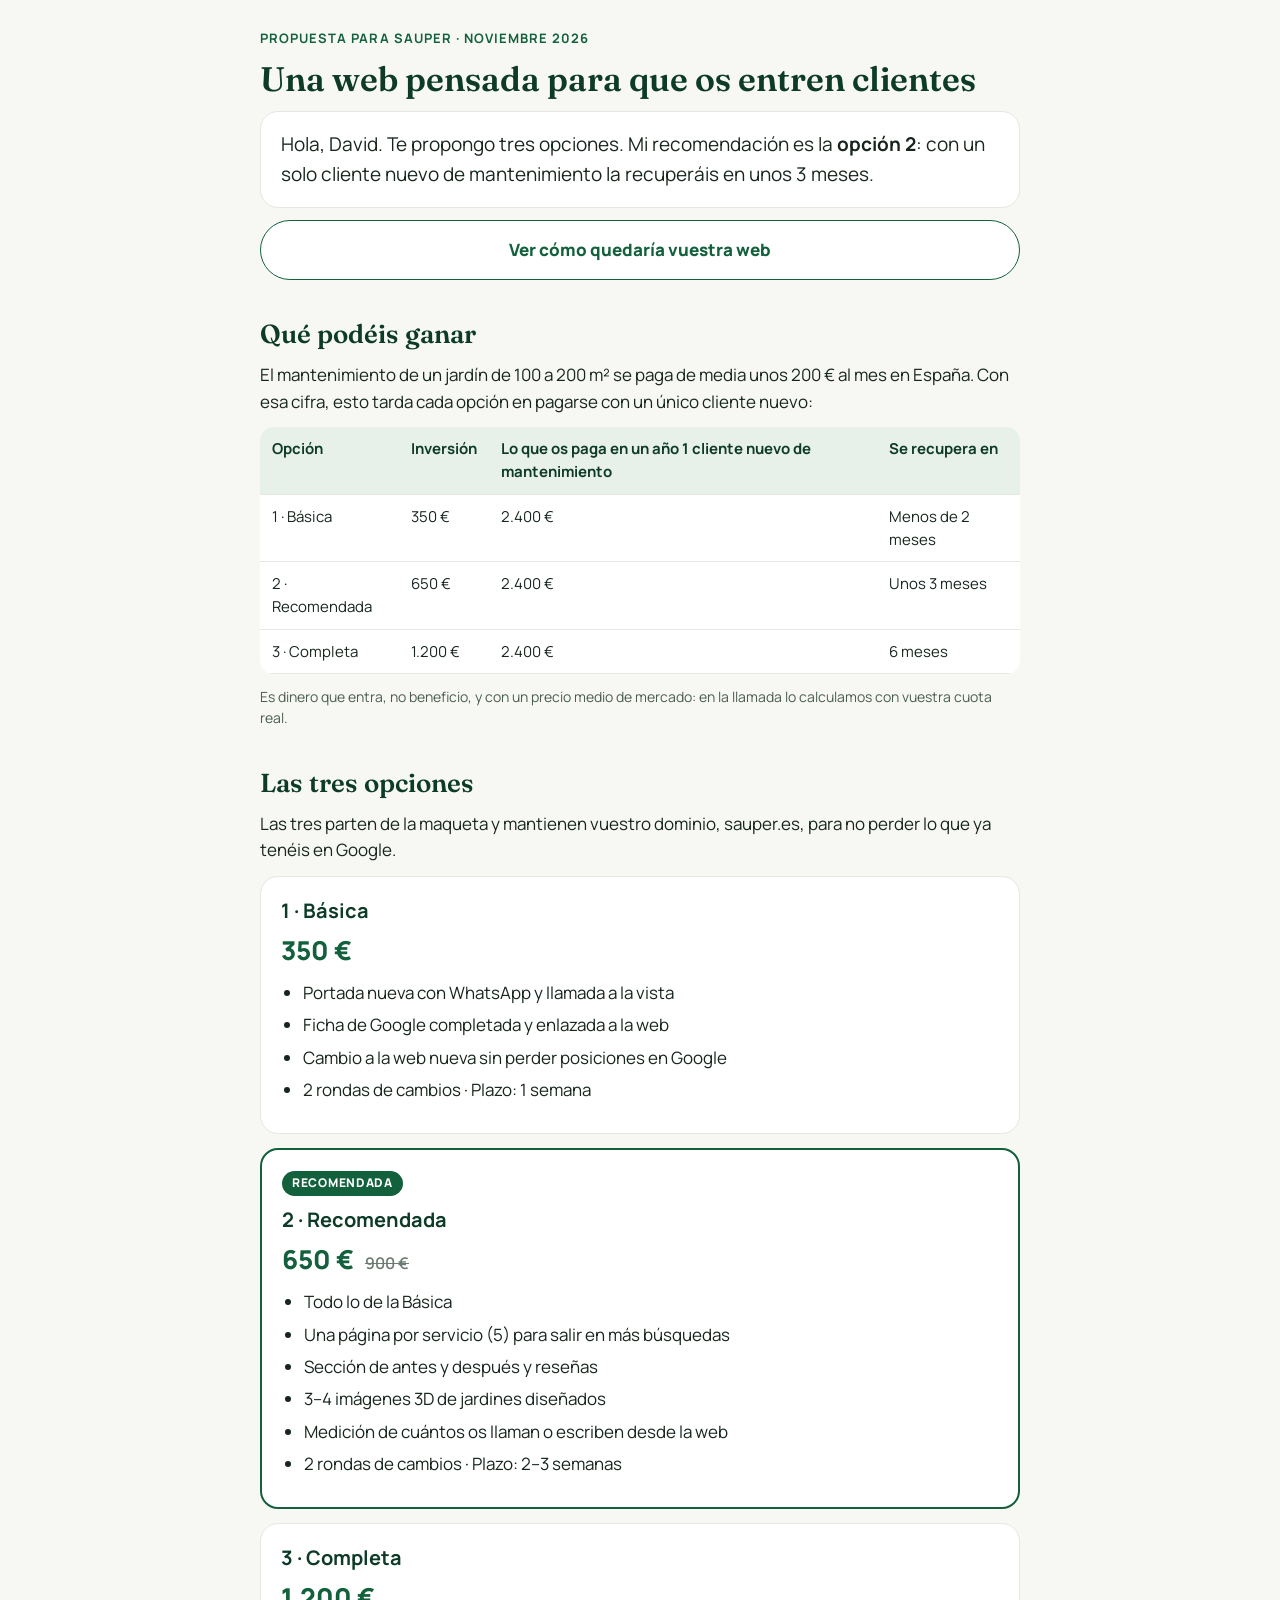
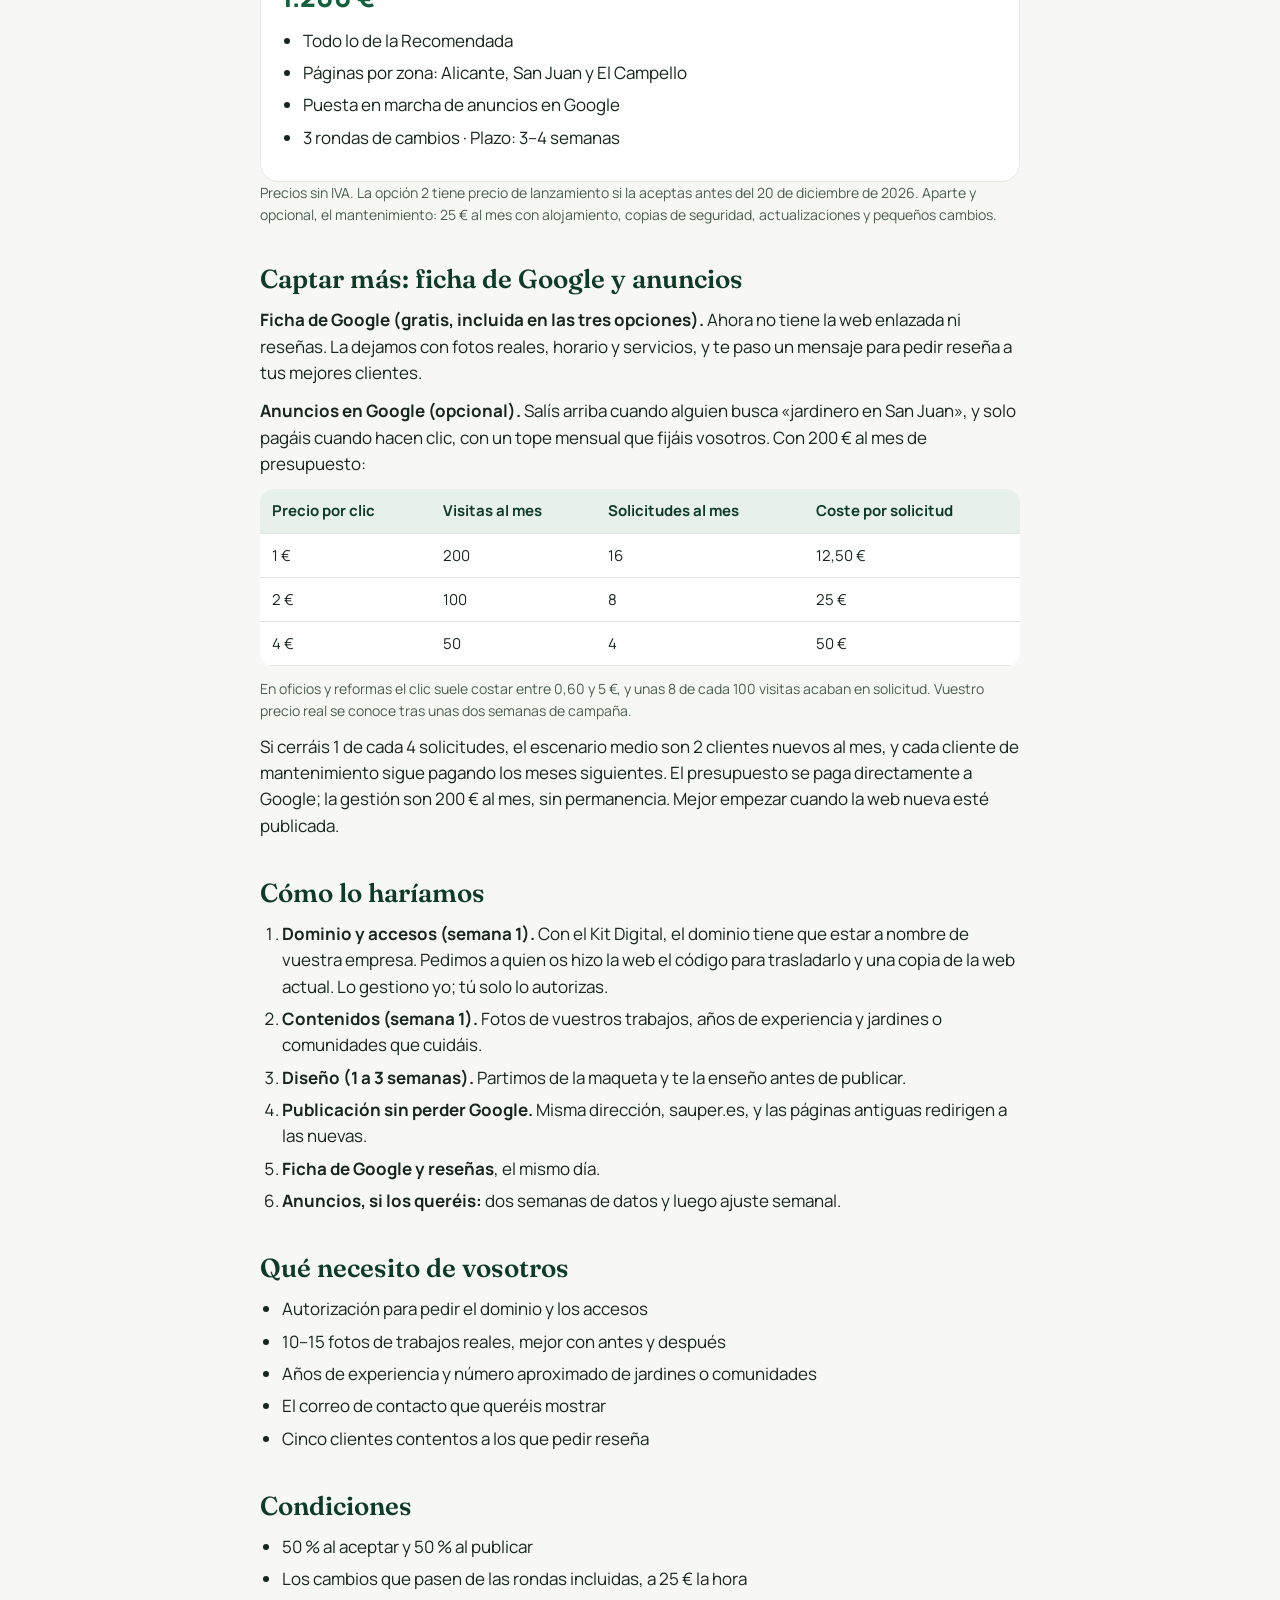
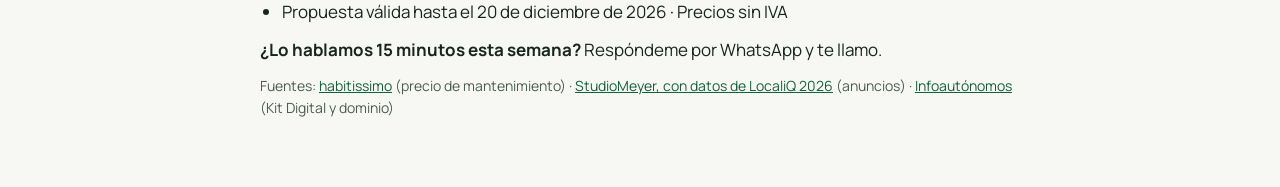
==== propuesta.html @ 76e615b0 "Add files via upload" ====
<!doctype html>
<html lang="es">
<head>
<meta charset="utf-8">
<meta name="viewport" content="width=device-width, initial-scale=1">
<meta name="robots" content="noindex, nofollow">
<title>Propuesta web para SAUPER</title>
<link href="https://fonts.googleapis.com/css2?family=Fraunces:opsz,wght@9..144,600&amp;family=Manrope:wght@400;600;700;800&amp;display=swap" rel="stylesheet">
<style>
body{margin:0;background:#F7F8F3;color:#17261D;font-family:'Manrope',system-ui,sans-serif;font-size:17px;line-height:1.55}
main{max-width:760px;margin:0 auto;padding:28px 18px 56px}
h1,h2{font-family:'Fraunces',Georgia,serif;font-weight:600;color:#0E3B27;line-height:1.15}
h1{font-size:34px;margin:8px 0 12px}
h2{font-size:26px;margin:40px 0 12px}
p{margin:0 0 12px}
a{color:#12603C}
.top{font-size:13px;font-weight:700;letter-spacing:.08em;text-transform:uppercase;color:#12603C}
.lead{font-size:19px;background:#FFFFFF;border:1px solid #E3E8E0;border-radius:18px;padding:18px 20px}
table{width:100%;border-collapse:collapse;background:#FFFFFF;border-radius:14px;overflow:hidden;font-size:15px;margin:8px 0 12px}
th,td{padding:10px 12px;border-bottom:1px solid #E3E8E0;text-align:left;vertical-align:top}
th{background:#E8F0EA;color:#0E3B27}
.cards{display:flex;flex-direction:column;gap:14px}
.card{background:#FFFFFF;border:1px solid #E3E8E0;border-radius:18px;padding:18px 20px}
.card.rec{border:2px solid #12603C}
.card h3{margin:0 0 4px;font-size:20px;color:#0E3B27}
.price{font-size:26px;font-weight:800;color:#12603C;margin:2px 0 10px}
.price s{font-size:16px;color:#6B7B71;font-weight:600;margin-left:6px}
.tag{display:inline-block;background:#12603C;color:#FFFFFF;font-size:12px;font-weight:800;letter-spacing:.06em;text-transform:uppercase;border-radius:999px;padding:3px 10px;margin-bottom:8px}
ul,ol{margin:0 0 12px;padding-left:22px}
li{margin-bottom:6px}
.small{font-size:14px;color:#4A5D51}
.cta{display:block;text-align:center;background:#12603C;color:#FFFFFF;text-decoration:none;font-weight:800;border-radius:999px;padding:16px 20px;margin:12px 0}
.ghost{background:#FFFFFF;color:#12603C;border:1.5px solid #12603C}
</style>
</head>
<body>
<main>
<p class="top">Propuesta para SAUPER · noviembre 2026</p>
<h1>Una web pensada para que os entren clientes</h1>
<p class="lead">Hola, David. Te propongo tres opciones. Mi recomendación es la <strong>opción 2</strong>: con un solo cliente nuevo de mantenimiento la recuperáis en unos 3 meses.</p>
<a class="cta ghost" href="index.html">Ver cómo quedaría vuestra web</a>

<h2>Qué podéis ganar</h2>
<p>El mantenimiento de un jardín de 100 a 200 m² se paga de media unos 200 € al mes en España. Con esa cifra, esto tarda cada opción en pagarse con un único cliente nuevo:</p>
<table>
<tr><th>Opción</th><th>Inversión</th><th>Lo que os paga en un año 1 cliente nuevo de mantenimiento</th><th>Se recupera en</th></tr>
<tr><td>1 · Básica</td><td>350 €</td><td>2.400 €</td><td>Menos de 2 meses</td></tr>
<tr><td>2 · Recomendada</td><td>650 €</td><td>2.400 €</td><td>Unos 3 meses</td></tr>
<tr><td>3 · Completa</td><td>1.200 €</td><td>2.400 €</td><td>6 meses</td></tr>
</table>
<p class="small">Es dinero que entra, no beneficio, y con un precio medio de mercado: en la llamada lo calculamos con vuestra cuota real.</p>

<h2>Las tres opciones</h2>
<p>Las tres parten de la maqueta y mantienen vuestro dominio, sauper.es, para no perder lo que ya tenéis en Google.</p>
<div class="cards">
<div class="card">
<h3>1 · Básica</h3>
<p class="price">350 €</p>
<ul>
<li>Portada nueva con WhatsApp y llamada a la vista</li>
<li>Ficha de Google completada y enlazada a la web</li>
<li>Cambio a la web nueva sin perder posiciones en Google</li>
<li>2 rondas de cambios · Plazo: 1 semana</li>
</ul>
</div>
<div class="card rec">
<span class="tag">Recomendada</span>
<h3>2 · Recomendada</h3>
<p class="price">650 € <s>900 €</s></p>
<ul>
<li>Todo lo de la Básica</li>
<li>Una página por servicio (5) para salir en más búsquedas</li>
<li>Sección de antes y después y reseñas</li>
<li>3–4 imágenes 3D de jardines diseñados</li>
<li>Medición de cuántos os llaman o escriben desde la web</li>
<li>2 rondas de cambios · Plazo: 2–3 semanas</li>
</ul>
</div>
<div class="card">
<h3>3 · Completa</h3>
<p class="price">1.200 €</p>
<ul>
<li>Todo lo de la Recomendada</li>
<li>Páginas por zona: Alicante, San Juan y El Campello</li>
<li>Puesta en marcha de anuncios en Google</li>
<li>3 rondas de cambios · Plazo: 3–4 semanas</li>
</ul>
</div>
</div>
<p class="small">Precios sin IVA. La opción 2 tiene precio de lanzamiento si la aceptas antes del 20 de diciembre de 2026. Aparte y opcional, el mantenimiento: 25 € al mes con alojamiento, copias de seguridad, actualizaciones y pequeños cambios.</p>

<h2>Captar más: ficha de Google y anuncios</h2>
<p><strong>Ficha de Google (gratis, incluida en las tres opciones).</strong> Ahora no tiene la web enlazada ni reseñas. La dejamos con fotos reales, horario y servicios, y te paso un mensaje para pedir reseña a tus mejores clientes.</p>
<p><strong>Anuncios en Google (opcional).</strong> Salís arriba cuando alguien busca «jardinero en San Juan», y solo pagáis cuando hacen clic, con un tope mensual que fijáis vosotros. Con 200 € al mes de presupuesto:</p>
<table>
<tr><th>Precio por clic</th><th>Visitas al mes</th><th>Solicitudes al mes</th><th>Coste por solicitud</th></tr>
<tr><td>1 €</td><td>200</td><td>16</td><td>12,50 €</td></tr>
<tr><td>2 €</td><td>100</td><td>8</td><td>25 €</td></tr>
<tr><td>4 €</td><td>50</td><td>4</td><td>50 €</td></tr>
</table>
<p class="small">En oficios y reformas el clic suele costar entre 0,60 y 5 €, y unas 8 de cada 100 visitas acaban en solicitud. Vuestro precio real se conoce tras unas dos semanas de campaña.</p>
<p>Si cerráis 1 de cada 4 solicitudes, el escenario medio son 2 clientes nuevos al mes, y cada cliente de mantenimiento sigue pagando los meses siguientes. El presupuesto se paga directamente a Google; la gestión son 200 € al mes, sin permanencia. Mejor empezar cuando la web nueva esté publicada.</p>

<h2>Cómo lo haríamos</h2>
<ol>
<li><strong>Dominio y accesos (semana 1).</strong> Con el Kit Digital, el dominio tiene que estar a nombre de vuestra empresa. Pedimos a quien os hizo la web el código para trasladarlo y una copia de la web actual. Lo gestiono yo; tú solo lo autorizas.</li>
<li><strong>Contenidos (semana 1).</strong> Fotos de vuestros trabajos, años de experiencia y jardines o comunidades que cuidáis.</li>
<li><strong>Diseño (1 a 3 semanas).</strong> Partimos de la maqueta y te la enseño antes de publicar.</li>
<li><strong>Publicación sin perder Google.</strong> Misma dirección, sauper.es, y las páginas antiguas redirigen a las nuevas.</li>
<li><strong>Ficha de Google y reseñas</strong>, el mismo día.</li>
<li><strong>Anuncios, si los queréis:</strong> dos semanas de datos y luego ajuste semanal.</li>
</ol>

<h2>Qué necesito de vosotros</h2>
<ul>
<li>Autorización para pedir el dominio y los accesos</li>
<li>10–15 fotos de trabajos reales, mejor con antes y después</li>
<li>Años de experiencia y número aproximado de jardines o comunidades</li>
<li>El correo de contacto que queréis mostrar</li>
<li>Cinco clientes contentos a los que pedir reseña</li>
</ul>

<h2>Condiciones</h2>
<ul>
<li>50 % al aceptar y 50 % al publicar</li>
<li>Los cambios que pasen de las rondas incluidas, a 25 € la hora</li>
<li>Propuesta válida hasta el 20 de diciembre de 2026 · Precios sin IVA</li>
</ul>
<p><strong>¿Lo hablamos 15 minutos esta semana?</strong> Respóndeme por WhatsApp y te llamo.</p>
<p class="small">Fuentes: <a href="https://www.habitissimo.es/presupuestos/mantener-jardin">habitissimo</a> (precio de mantenimiento) · <a href="https://studiomeyer.io/es/growth/google-ads/rechner">StudioMeyer, con datos de LocaliQ 2026</a> (anuncios) · <a href="https://www.infoautonomos.com/?p=62067">Infoautónomos</a> (Kit Digital y dominio)</p>
</main>
</body>
</html>
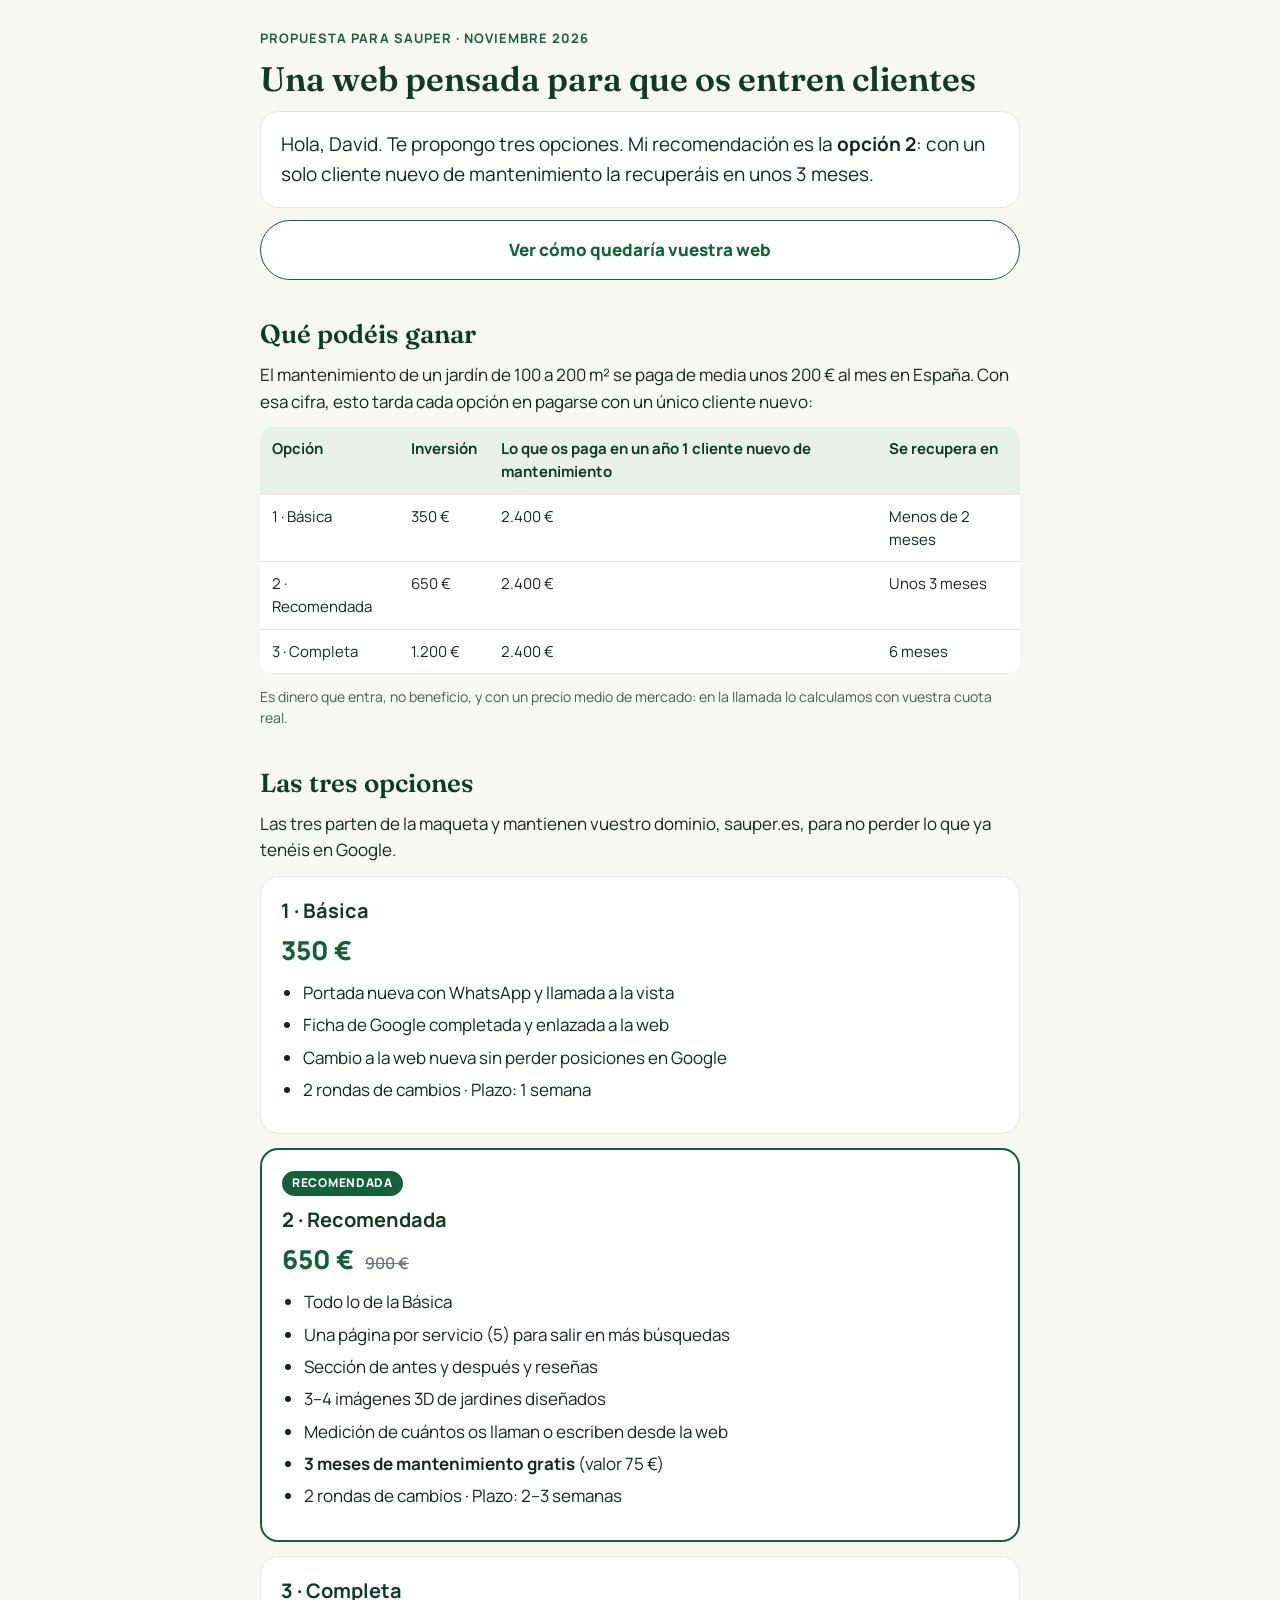
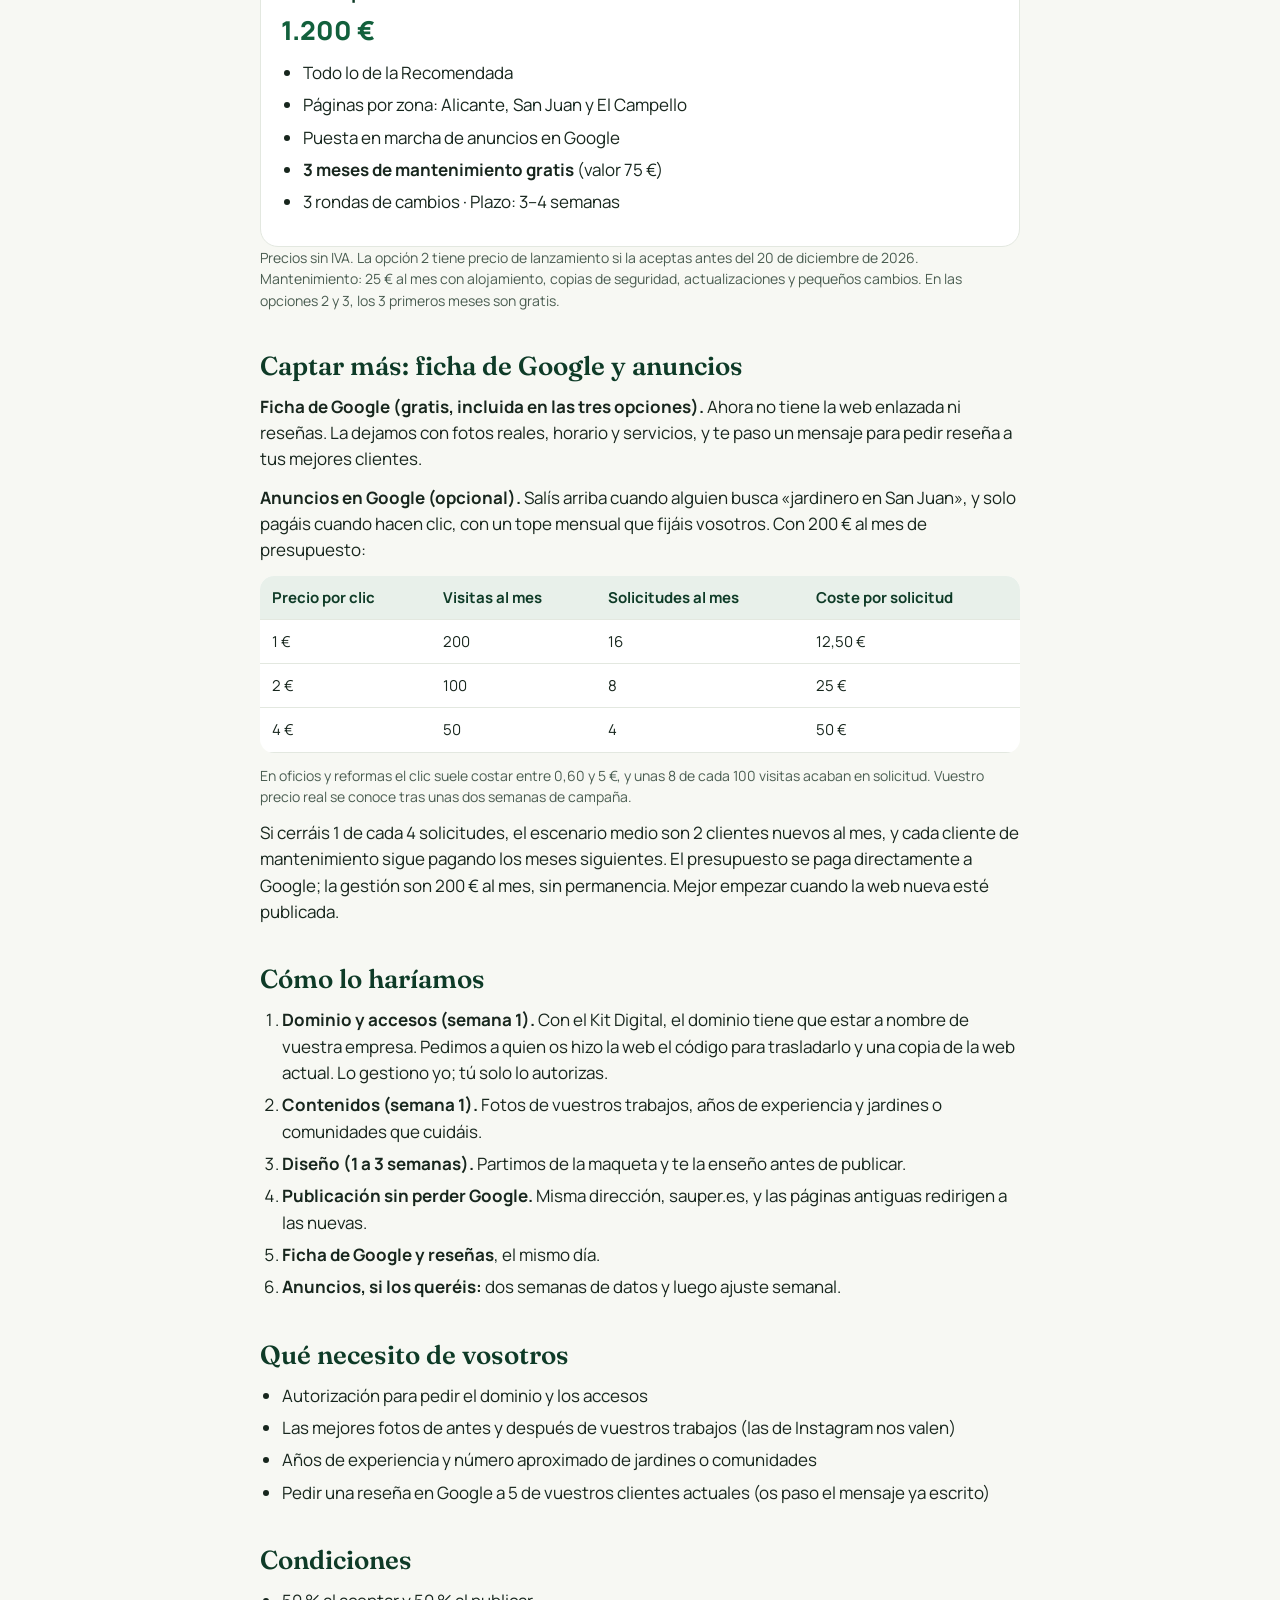
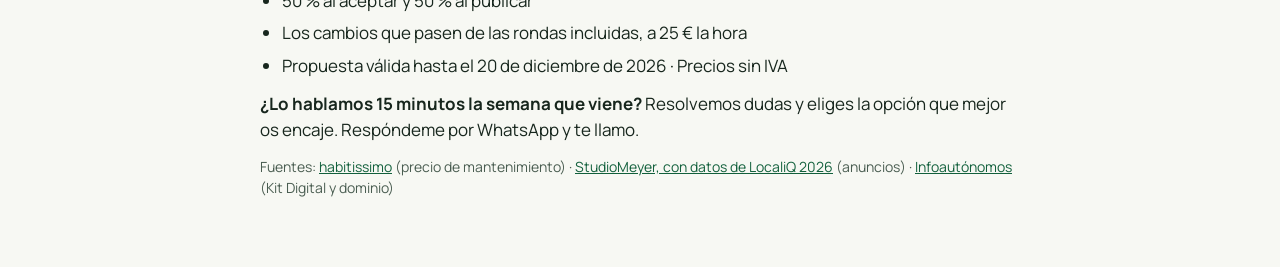
==== commit baef2c51: "Add files via upload" ====
--- a/propuesta.html
+++ b/propuesta.html
@@ -73,6 +73,7 @@
 <li>Sección de antes y después y reseñas</li>
 <li>3–4 imágenes 3D de jardines diseñados</li>
 <li>Medición de cuántos os llaman o escriben desde la web</li>
+<li><strong>3 meses de mantenimiento gratis</strong> (valor 75 €)</li>
 <li>2 rondas de cambios · Plazo: 2–3 semanas</li>
 </ul>
 </div>
@@ -83,11 +84,12 @@
 <li>Todo lo de la Recomendada</li>
 <li>Páginas por zona: Alicante, San Juan y El Campello</li>
 <li>Puesta en marcha de anuncios en Google</li>
+<li><strong>3 meses de mantenimiento gratis</strong> (valor 75 €)</li>
 <li>3 rondas de cambios · Plazo: 3–4 semanas</li>
 </ul>
 </div>
 </div>
-<p class="small">Precios sin IVA. La opción 2 tiene precio de lanzamiento si la aceptas antes del 20 de diciembre de 2026. Aparte y opcional, el mantenimiento: 25 € al mes con alojamiento, copias de seguridad, actualizaciones y pequeños cambios.</p>
+<p class="small">Precios sin IVA. La opción 2 tiene precio de lanzamiento si la aceptas antes del 20 de diciembre de 2026. Mantenimiento: 25 € al mes con alojamiento, copias de seguridad, actualizaciones y pequeños cambios. En las opciones 2 y 3, los 3 primeros meses son gratis.</p>
 
 <h2>Captar más: ficha de Google y anuncios</h2>
 <p><strong>Ficha de Google (gratis, incluida en las tres opciones).</strong> Ahora no tiene la web enlazada ni reseñas. La dejamos con fotos reales, horario y servicios, y te paso un mensaje para pedir reseña a tus mejores clientes.</p>
@@ -114,10 +116,9 @@
 <h2>Qué necesito de vosotros</h2>
 <ul>
 <li>Autorización para pedir el dominio y los accesos</li>
-<li>10–15 fotos de trabajos reales, mejor con antes y después</li>
+<li>Las mejores fotos de antes y después de vuestros trabajos (las de Instagram nos valen)</li>
 <li>Años de experiencia y número aproximado de jardines o comunidades</li>
-<li>El correo de contacto que queréis mostrar</li>
-<li>Cinco clientes contentos a los que pedir reseña</li>
+<li>Pedir una reseña en Google a 5 de vuestros clientes actuales (os paso el mensaje ya escrito)</li>
 </ul>
 
 <h2>Condiciones</h2>
@@ -126,7 +127,7 @@
 <li>Los cambios que pasen de las rondas incluidas, a 25 € la hora</li>
 <li>Propuesta válida hasta el 20 de diciembre de 2026 · Precios sin IVA</li>
 </ul>
-<p><strong>¿Lo hablamos 15 minutos esta semana?</strong> Respóndeme por WhatsApp y te llamo.</p>
+<p><strong>¿Lo hablamos 15 minutos la semana que viene?</strong> Resolvemos dudas y eliges la opción que mejor os encaje. Respóndeme por WhatsApp y te llamo.</p>
 <p class="small">Fuentes: <a href="https://www.habitissimo.es/presupuestos/mantener-jardin">habitissimo</a> (precio de mantenimiento) · <a href="https://studiomeyer.io/es/growth/google-ads/rechner">StudioMeyer, con datos de LocaliQ 2026</a> (anuncios) · <a href="https://www.infoautonomos.com/?p=62067">Infoautónomos</a> (Kit Digital y dominio)</p>
 </main>
 </body>
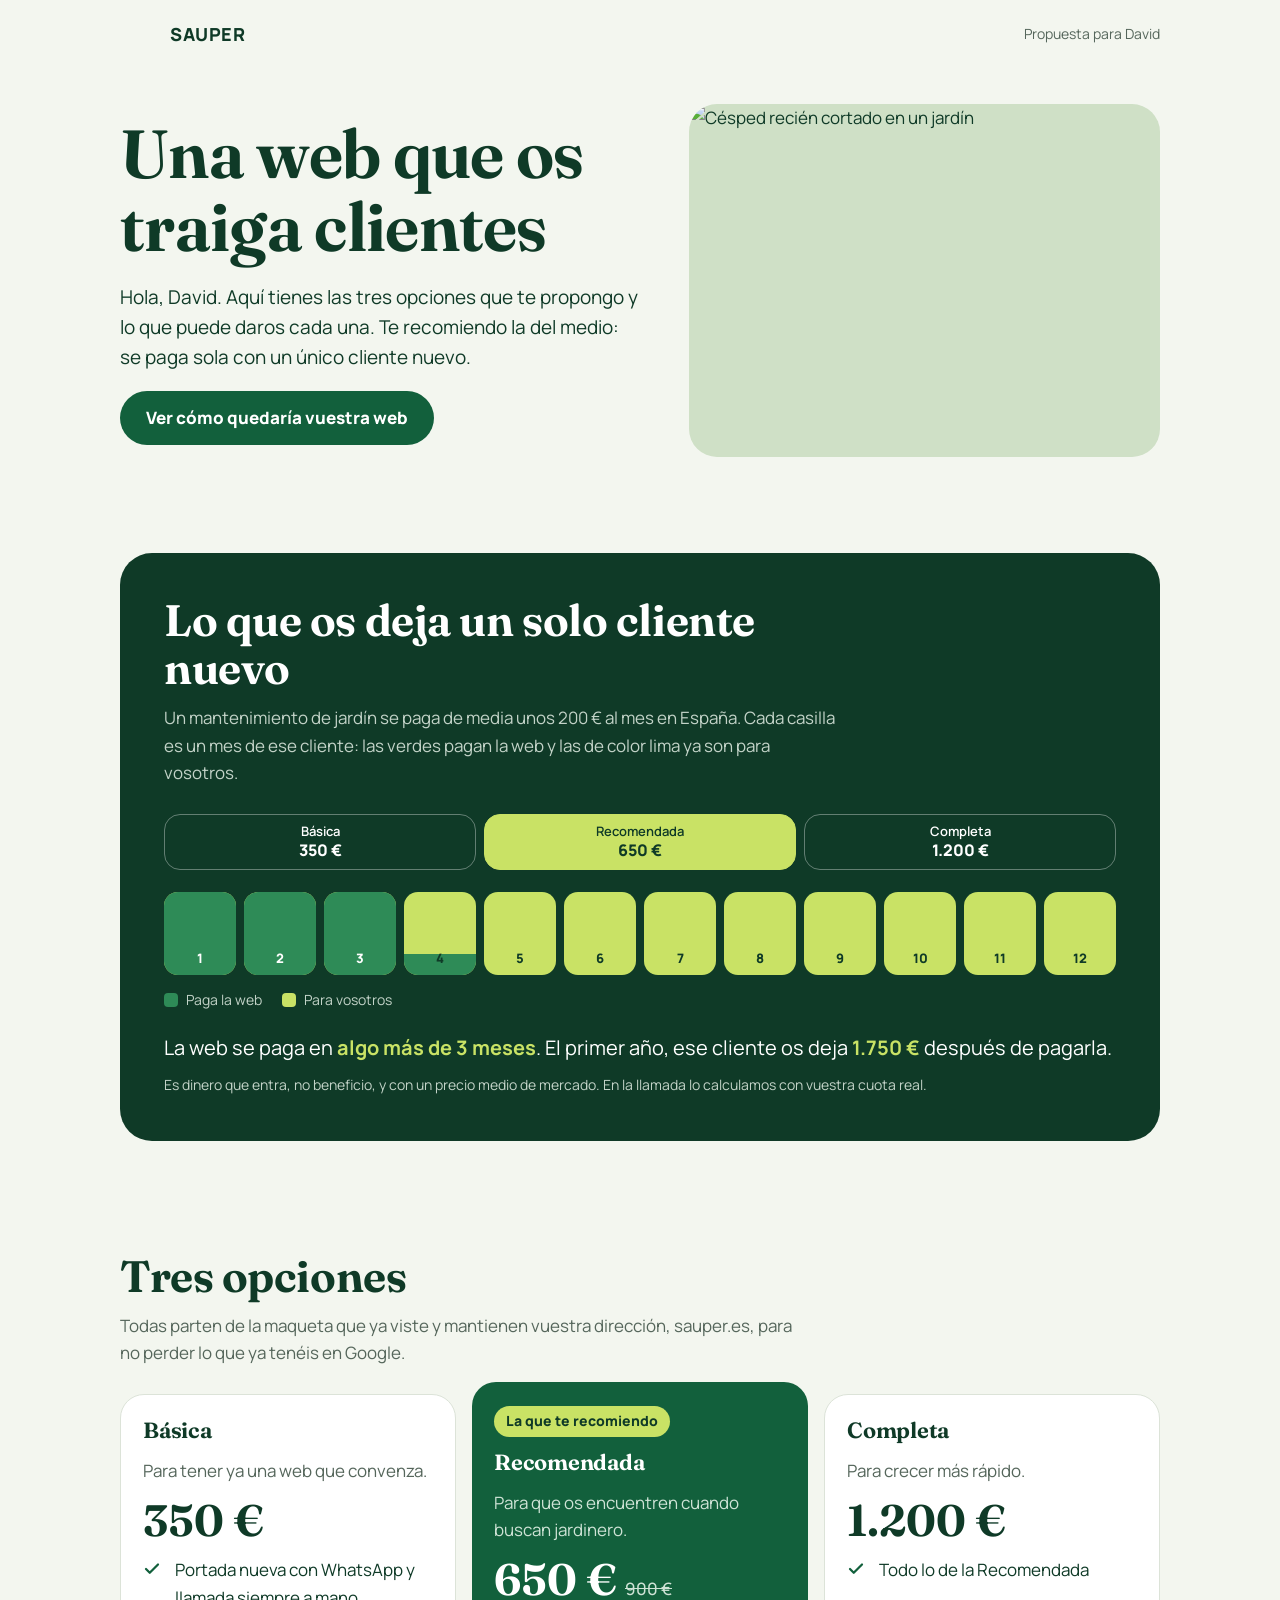
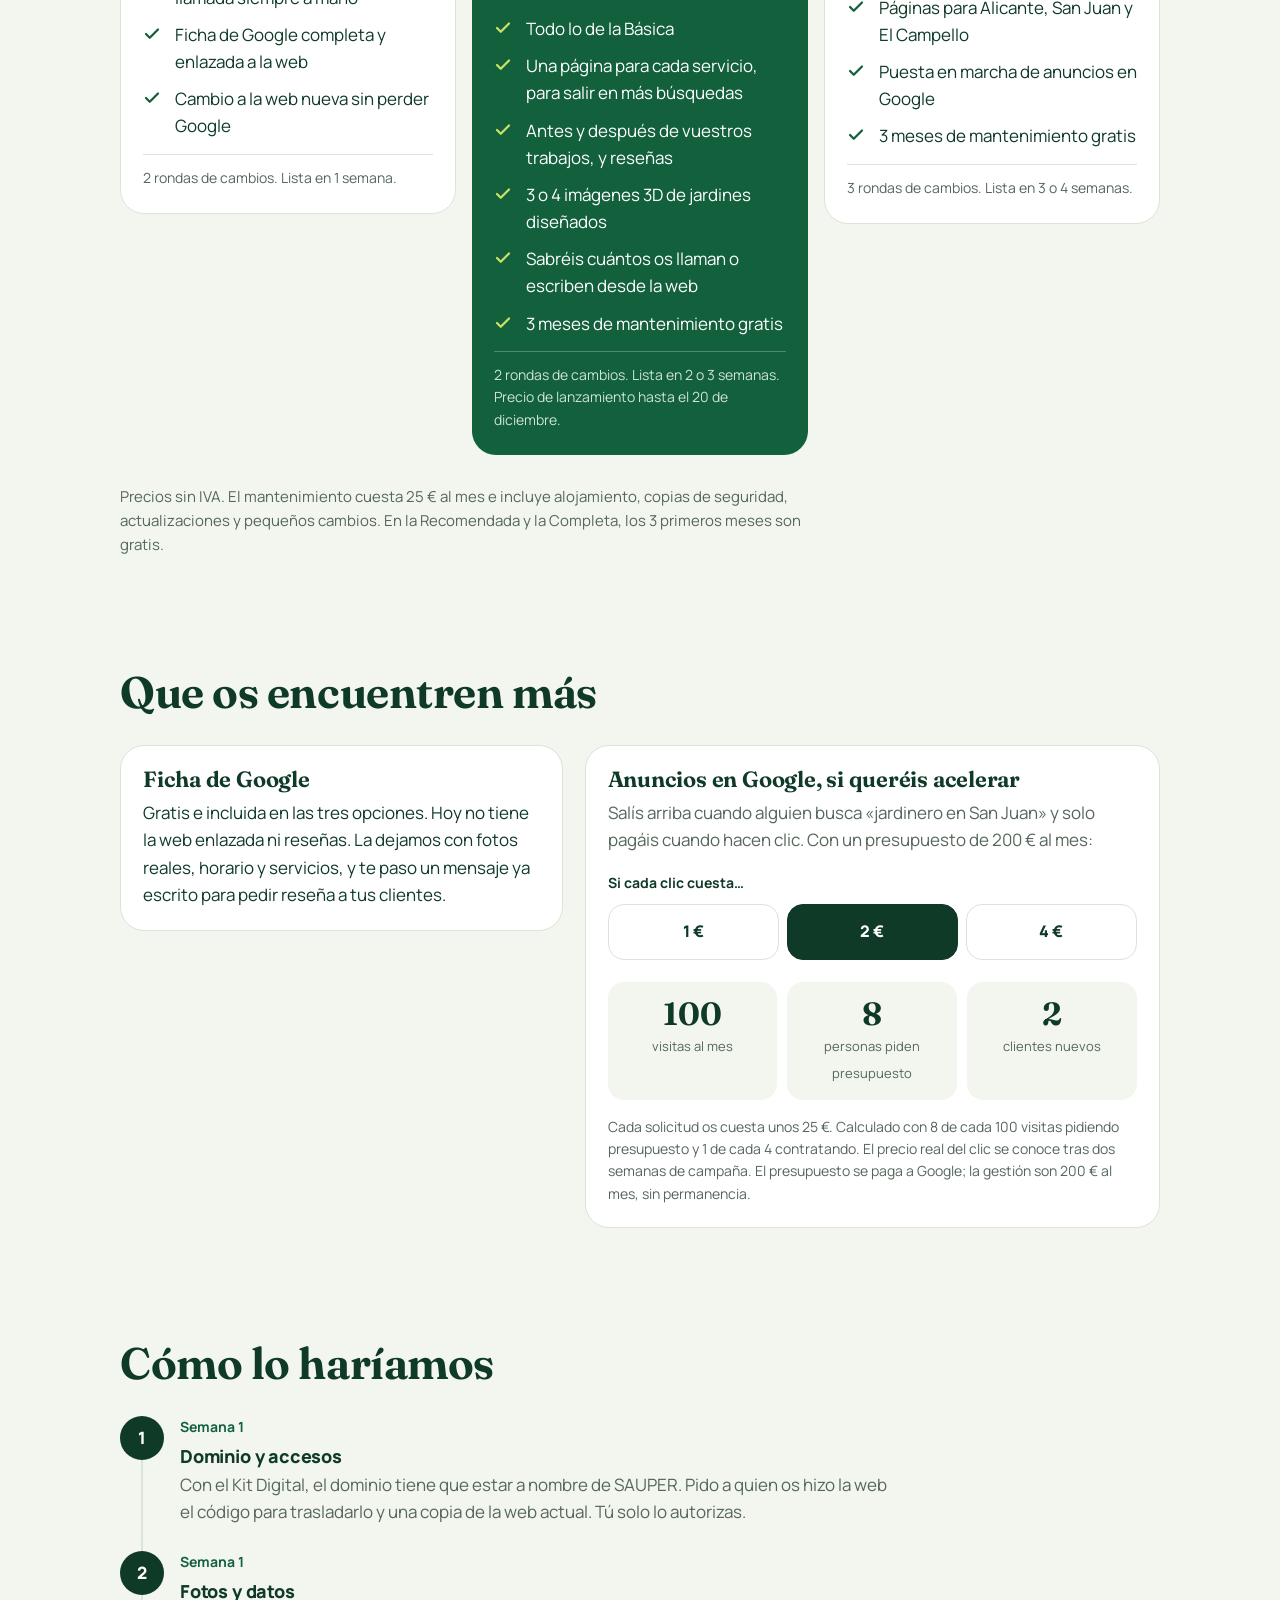
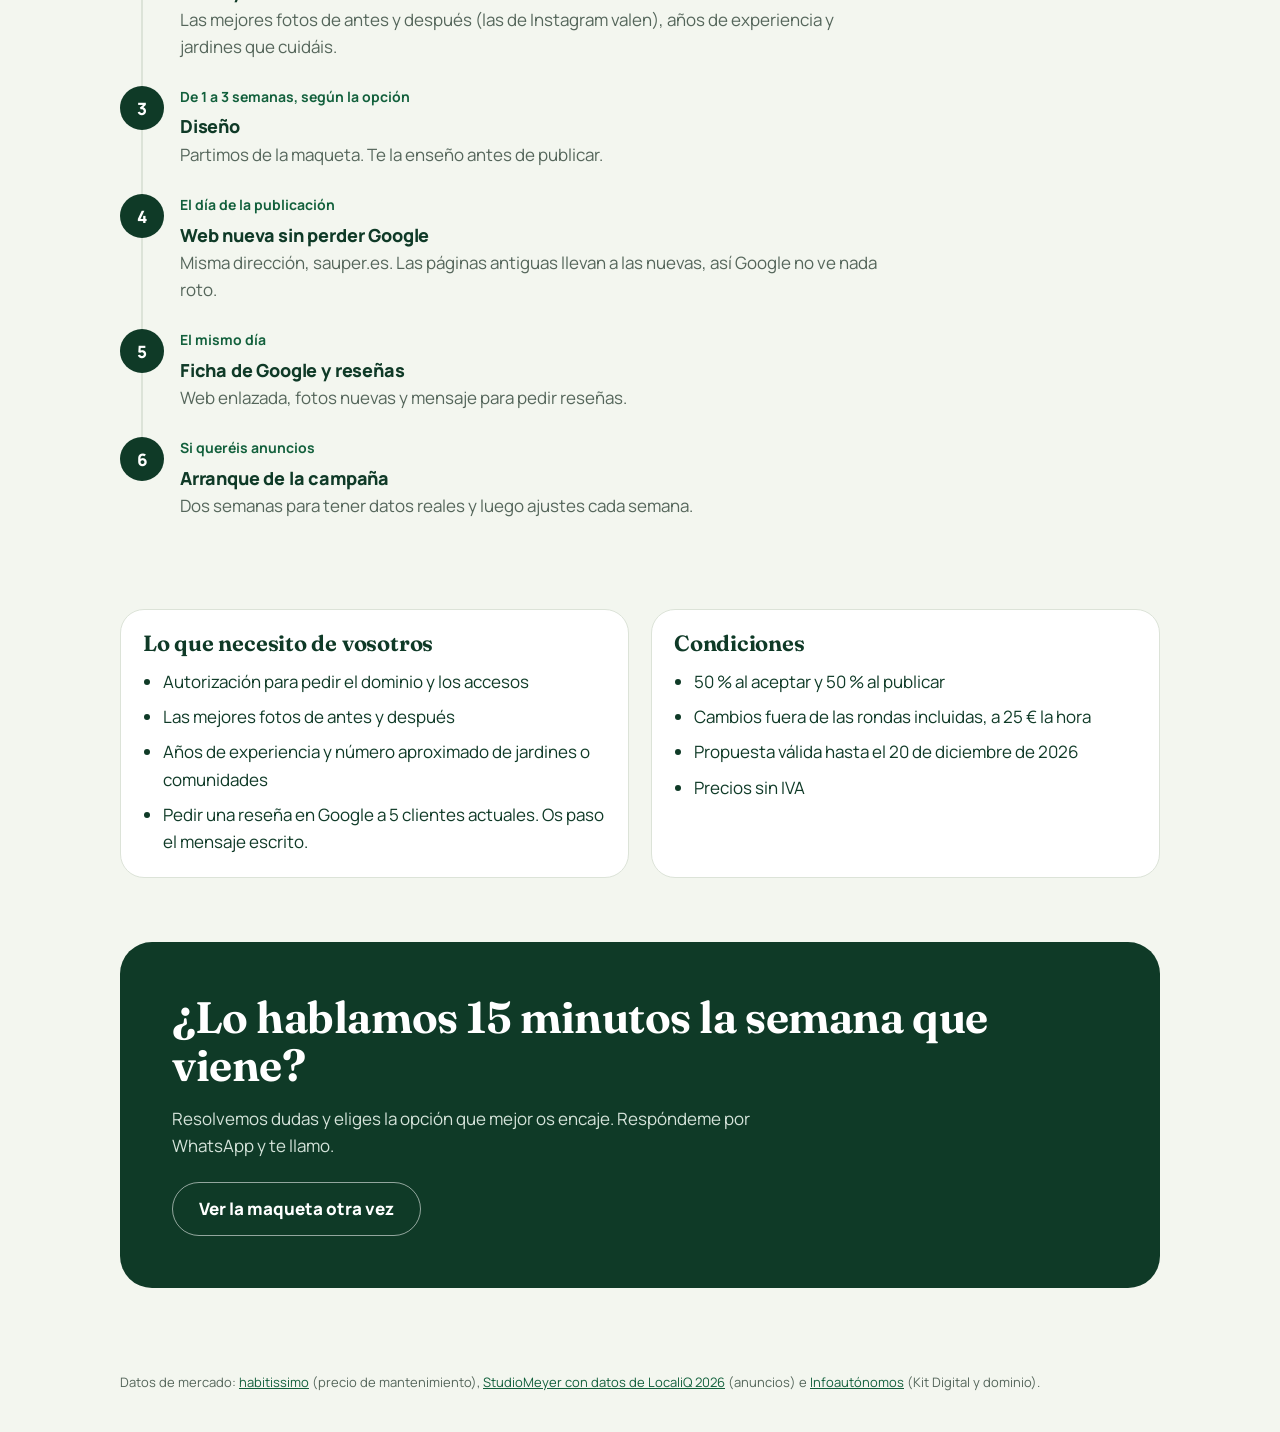
==== commit db78a567: "Add files via upload" ====
--- a/propuesta.html
+++ b/propuesta.html
@@ -4,131 +4,341 @@
 <meta charset="utf-8">
 <meta name="viewport" content="width=device-width, initial-scale=1">
 <meta name="robots" content="noindex, nofollow">
-<title>Propuesta web para SAUPER</title>
-<link href="https://fonts.googleapis.com/css2?family=Fraunces:opsz,wght@9..144,600&amp;family=Manrope:wght@400;600;700;800&amp;display=swap" rel="stylesheet">
+<meta name="theme-color" content="#0F3A27">
+<title>Propuesta para SAUPER</title>
+<link rel="preconnect" href="https://fonts.googleapis.com">
+<link href="https://fonts.googleapis.com/css2?family=Fraunces:opsz,wght@9..144,500;9..144,650&amp;family=Manrope:wght@400;500;700;800&amp;display=swap" rel="stylesheet">
 <style>
-body{margin:0;background:#F7F8F3;color:#17261D;font-family:'Manrope',system-ui,sans-serif;font-size:17px;line-height:1.55}
-main{max-width:760px;margin:0 auto;padding:28px 18px 56px}
-h1,h2{font-family:'Fraunces',Georgia,serif;font-weight:600;color:#0E3B27;line-height:1.15}
-h1{font-size:34px;margin:8px 0 12px}
-h2{font-size:26px;margin:40px 0 12px}
-p{margin:0 0 12px}
-a{color:#12603C}
-.top{font-size:13px;font-weight:700;letter-spacing:.08em;text-transform:uppercase;color:#12603C}
-.lead{font-size:19px;background:#FFFFFF;border:1px solid #E3E8E0;border-radius:18px;padding:18px 20px}
-table{width:100%;border-collapse:collapse;background:#FFFFFF;border-radius:14px;overflow:hidden;font-size:15px;margin:8px 0 12px}
-th,td{padding:10px 12px;border-bottom:1px solid #E3E8E0;text-align:left;vertical-align:top}
-th{background:#E8F0EA;color:#0E3B27}
-.cards{display:flex;flex-direction:column;gap:14px}
-.card{background:#FFFFFF;border:1px solid #E3E8E0;border-radius:18px;padding:18px 20px}
-.card.rec{border:2px solid #12603C}
-.card h3{margin:0 0 4px;font-size:20px;color:#0E3B27}
-.price{font-size:26px;font-weight:800;color:#12603C;margin:2px 0 10px}
-.price s{font-size:16px;color:#6B7B71;font-weight:600;margin-left:6px}
-.tag{display:inline-block;background:#12603C;color:#FFFFFF;font-size:12px;font-weight:800;letter-spacing:.06em;text-transform:uppercase;border-radius:999px;padding:3px 10px;margin-bottom:8px}
-ul,ol{margin:0 0 12px;padding-left:22px}
-li{margin-bottom:6px}
-.small{font-size:14px;color:#4A5D51}
-.cta{display:block;text-align:center;background:#12603C;color:#FFFFFF;text-decoration:none;font-weight:800;border-radius:999px;padding:16px 20px;margin:12px 0}
-.ghost{background:#FFFFFF;color:#12603C;border:1.5px solid #12603C}
+:root{--pino:#0F3A27;--verde:#12603C;--cal:#F3F6EF;--blanco:#FFFFFF;--lima:#C9E265;--hoja:#55665B;--linea:#DCE3D8}
+*{box-sizing:border-box}
+html{-webkit-text-size-adjust:100%}
+body{margin:0;background:var(--cal);color:var(--pino);font-family:'Manrope',system-ui,sans-serif;font-size:17px;line-height:1.6}
+a{color:var(--verde)}
+a:focus-visible,button:focus-visible{outline:3px solid var(--lima);outline-offset:3px;border-radius:12px}
+.wrap{max-width:1080px;margin:0 auto;padding:0 20px}
+h1,h2,h3{font-family:'Fraunces',Georgia,serif;font-weight:650;line-height:1.08;margin:0;letter-spacing:-0.01em}
+h1{font-size:clamp(40px,9vw,68px)}
+h2{font-size:clamp(30px,6vw,44px)}
+h3{font-size:22px}
+p{margin:0}
+.muted{color:var(--hoja)}
+.small{font-size:14px}
+
+.bar{display:flex;align-items:center;justify-content:space-between;gap:12px;padding:14px 20px;max-width:1080px;margin:0 auto}
+.brand{display:flex;align-items:center;gap:10px;font-weight:800;letter-spacing:.03em;font-size:18px;color:var(--pino);text-decoration:none}
+.logo{width:40px;height:40px;overflow:hidden;position:relative;display:inline-block;flex:none}
+.logo img{position:absolute;width:69px;left:-15px;top:-10px;max-width:none}
+.bar-note{font-size:14px;color:var(--hoja)}
+
+.hero{padding:20px 0 16px}
+.hero-grid{display:grid;gap:28px}
+.hero-text{display:grid;gap:18px}
+.hero-text .lede{font-size:19px;max-width:34em}
+.hero-photo{border-radius:28px;overflow:hidden;aspect-ratio:4/3;background:#cfe0c6}
+.hero-photo img{width:100%;height:100%;object-fit:cover;display:block}
+.btn{display:inline-flex;align-items:center;justify-content:center;gap:10px;min-height:54px;padding:0 26px;border-radius:999px;font-weight:800;font-size:17px;text-decoration:none;border:0;cursor:pointer;font-family:inherit}
+.btn-main{background:var(--verde);color:var(--blanco)}
+.btn-line{background:transparent;color:var(--blanco);border:1.5px solid rgba(255,255,255,.55)}
+.hero .btn{justify-self:start}
+
+section.block{padding:40px 0}
+.head{display:grid;gap:12px;max-width:40em;margin-bottom:28px}
+
+/* Lo que puede dar: el año de un cliente */
+.year{background:var(--pino);color:var(--blanco);border-radius:32px;padding:28px 20px}
+.year h2{color:var(--blanco)}
+.year .muted{color:#C3D3C8}
+.pick{display:grid;grid-template-columns:repeat(3,minmax(0,1fr));gap:8px;margin:22px 0}
+.pick button{font-family:inherit;font-size:14px;font-weight:600;min-height:56px;padding:8px 6px;border-radius:16px;border:1.5px solid rgba(255,255,255,.35);background:transparent;color:var(--blanco);cursor:pointer;display:grid;gap:2px;justify-items:center;line-height:1.2}
+.pick button{align-content:center}
+.pick button span{font-size:13px}
+.pick button b{font-size:16px;font-weight:800}
+.pick-label{font-size:14px;font-weight:700;margin:18px 0 -12px}
+.pick button[aria-pressed="true"]{background:var(--lima);border-color:var(--lima);color:var(--pino)}
+.months{display:grid;grid-template-columns:repeat(6,minmax(0,1fr));gap:8px;list-style:none;margin:0;padding:0}
+.months li{aspect-ratio:1/1.15;border-radius:14px;background:var(--lima);position:relative;overflow:hidden;display:flex;align-items:flex-end;justify-content:center;padding-bottom:6px}
+.months li .fill{position:absolute;left:0;right:0;bottom:0;background:#2E8B57;height:0;transition:height .5s ease}
+.months li span{position:relative;font-size:13px;font-weight:800;color:var(--pino)}
+.months li.paid span{color:var(--blanco)}
+.legend{display:flex;flex-wrap:wrap;gap:8px 20px;margin-top:14px;font-size:14px;color:#C3D3C8}
+.legend i{display:inline-block;width:14px;height:14px;border-radius:4px;margin-right:8px;vertical-align:-2px}
+.result{margin-top:22px;font-size:20px;line-height:1.45}
+.result strong{color:var(--lima)}
+
+/* Opciones */
+.plans{display:grid;gap:16px}
+.plan{background:var(--blanco);border-radius:24px;padding:24px 22px;display:grid;gap:14px;align-content:start;border:1px solid var(--linea)}
+.plan .for{color:var(--hoja)}
+.price{font-family:'Fraunces',Georgia,serif;font-size:44px;font-weight:650;line-height:1}
+.price s{font-family:'Manrope',sans-serif;font-size:17px;font-weight:500;color:var(--hoja);margin-left:8px}
+.plan ul{list-style:none;margin:0;padding:0;display:grid;gap:10px}
+.plan li{display:grid;grid-template-columns:22px 1fr;gap:10px;align-items:start}
+.plan li svg{margin-top:4px}
+.plan .meta{font-size:14px;color:var(--hoja);border-top:1px solid var(--linea);padding-top:12px}
+.plan.star{background:var(--verde);color:var(--blanco);border:0}
+.plan.star .for,.plan.star .meta,.plan.star .price s{color:#CFE3D6}
+.plan.star .meta{border-top-color:rgba(255,255,255,.25)}
+.badge{justify-self:start;background:var(--lima);color:var(--pino);font-weight:800;font-size:14px;border-radius:999px;padding:4px 12px}
+.note{margin-top:18px;font-size:15px;color:var(--hoja);max-width:46em}
+
+/* Anuncios */
+.ads{display:grid;gap:22px}
+.free{background:var(--blanco);border:1px solid var(--linea);border-radius:24px;padding:22px}
+.free h3{margin-bottom:8px}
+.calc{background:var(--blanco);border:1px solid var(--linea);border-radius:24px;padding:22px}
+.calc .pick button{border-color:var(--linea);color:var(--pino)}
+.calc .pick button[aria-pressed="true"]{background:var(--pino);border-color:var(--pino);color:var(--blanco)}
+.flow{display:grid;grid-template-columns:repeat(3,minmax(0,1fr));gap:10px;margin:4px 0 16px}
+.flow div{background:var(--cal);border-radius:16px;padding:14px 10px;text-align:center}
+.flow b{display:block;font-family:'Fraunces',Georgia,serif;font-size:32px;line-height:1.1;font-weight:650}
+.flow span{font-size:13px;color:var(--hoja)}
+
+/* Pasos */
+.steps{list-style:none;margin:0;padding:0;display:grid;gap:0;counter-reset:paso}
+.steps li{display:grid;grid-template-columns:44px 1fr;gap:16px;position:relative;padding-bottom:26px}
+.steps li::before{counter-increment:paso;content:counter(paso);width:44px;height:44px;border-radius:50%;background:var(--pino);color:var(--blanco);display:flex;align-items:center;justify-content:center;font-weight:800;position:relative;z-index:1}
+.steps li::after{content:"";position:absolute;left:21px;top:44px;bottom:0;width:2px;background:var(--linea)}
+.steps li:last-child::after{display:none}
+.steps h3{font-family:'Manrope',sans-serif;font-size:18px;font-weight:800;margin:9px 0 4px}
+.when{font-size:14px;font-weight:700;color:var(--verde)}
+.steps p{max-width:42em}
+
+.two{display:grid;gap:22px}
+.box{background:var(--blanco);border:1px solid var(--linea);border-radius:24px;padding:22px}
+.box h3{margin-bottom:12px}
+.box ul{margin:0;padding-left:20px;display:grid;gap:8px}
+
+.end{background:var(--pino);color:var(--blanco);border-radius:32px;padding:36px 22px;display:grid;gap:16px}
+.end h2{color:var(--blanco)}
+.end p{color:#D5E3DA;max-width:34em}
+.end .row{display:flex;flex-wrap:wrap;gap:12px;margin-top:6px}
+footer{padding:28px 0 40px;font-size:13px;color:var(--hoja)}
+
+@media (min-width:820px){
+  section.block{padding:56px 0}
+  .hero{padding:36px 0 40px}
+  .hero-grid{grid-template-columns:1.05fr .95fr;align-items:center;gap:48px}
+  .year{padding:44px}
+  .months{grid-template-columns:repeat(12,minmax(0,1fr))}
+  .plans{grid-template-columns:repeat(3,minmax(0,1fr));align-items:start}
+  .plan.star{transform:translateY(-12px)}
+  .ads{grid-template-columns:1fr 1.3fr;align-items:start}
+  .two{grid-template-columns:1fr 1fr}
+  .end{padding:52px}
+}
+@media (prefers-reduced-motion:reduce){.months li .fill{transition:none}}
 </style>
 </head>
 <body>
+
+<header class="bar">
+  <a class="brand" href="index.html"><span class="logo"><img src="https://sauper.es/wp-content/themes/default/assets/img/logo.png" alt=""></span>SAUPER</a>
+  <span class="bar-note">Propuesta para David</span>
+</header>
+
 <main>
-<p class="top">Propuesta para SAUPER · noviembre 2026</p>
-<h1>Una web pensada para que os entren clientes</h1>
-<p class="lead">Hola, David. Te propongo tres opciones. Mi recomendación es la <strong>opción 2</strong>: con un solo cliente nuevo de mantenimiento la recuperáis en unos 3 meses.</p>
-<a class="cta ghost" href="index.html">Ver cómo quedaría vuestra web</a>
-
-<h2>Qué podéis ganar</h2>
-<p>El mantenimiento de un jardín de 100 a 200 m² se paga de media unos 200 € al mes en España. Con esa cifra, esto tarda cada opción en pagarse con un único cliente nuevo:</p>
-<table>
-<tr><th>Opción</th><th>Inversión</th><th>Lo que os paga en un año 1 cliente nuevo de mantenimiento</th><th>Se recupera en</th></tr>
-<tr><td>1 · Básica</td><td>350 €</td><td>2.400 €</td><td>Menos de 2 meses</td></tr>
-<tr><td>2 · Recomendada</td><td>650 €</td><td>2.400 €</td><td>Unos 3 meses</td></tr>
-<tr><td>3 · Completa</td><td>1.200 €</td><td>2.400 €</td><td>6 meses</td></tr>
-</table>
-<p class="small">Es dinero que entra, no beneficio, y con un precio medio de mercado: en la llamada lo calculamos con vuestra cuota real.</p>
-
-<h2>Las tres opciones</h2>
-<p>Las tres parten de la maqueta y mantienen vuestro dominio, sauper.es, para no perder lo que ya tenéis en Google.</p>
-<div class="cards">
-<div class="card">
-<h3>1 · Básica</h3>
-<p class="price">350 €</p>
-<ul>
-<li>Portada nueva con WhatsApp y llamada a la vista</li>
-<li>Ficha de Google completada y enlazada a la web</li>
-<li>Cambio a la web nueva sin perder posiciones en Google</li>
-<li>2 rondas de cambios · Plazo: 1 semana</li>
-</ul>
-</div>
-<div class="card rec">
-<span class="tag">Recomendada</span>
-<h3>2 · Recomendada</h3>
-<p class="price">650 € <s>900 €</s></p>
-<ul>
-<li>Todo lo de la Básica</li>
-<li>Una página por servicio (5) para salir en más búsquedas</li>
-<li>Sección de antes y después y reseñas</li>
-<li>3–4 imágenes 3D de jardines diseñados</li>
-<li>Medición de cuántos os llaman o escriben desde la web</li>
-<li><strong>3 meses de mantenimiento gratis</strong> (valor 75 €)</li>
-<li>2 rondas de cambios · Plazo: 2–3 semanas</li>
-</ul>
-</div>
-<div class="card">
-<h3>3 · Completa</h3>
-<p class="price">1.200 €</p>
-<ul>
-<li>Todo lo de la Recomendada</li>
-<li>Páginas por zona: Alicante, San Juan y El Campello</li>
-<li>Puesta en marcha de anuncios en Google</li>
-<li><strong>3 meses de mantenimiento gratis</strong> (valor 75 €)</li>
-<li>3 rondas de cambios · Plazo: 3–4 semanas</li>
-</ul>
-</div>
-</div>
-<p class="small">Precios sin IVA. La opción 2 tiene precio de lanzamiento si la aceptas antes del 20 de diciembre de 2026. Mantenimiento: 25 € al mes con alojamiento, copias de seguridad, actualizaciones y pequeños cambios. En las opciones 2 y 3, los 3 primeros meses son gratis.</p>
-
-<h2>Captar más: ficha de Google y anuncios</h2>
-<p><strong>Ficha de Google (gratis, incluida en las tres opciones).</strong> Ahora no tiene la web enlazada ni reseñas. La dejamos con fotos reales, horario y servicios, y te paso un mensaje para pedir reseña a tus mejores clientes.</p>
-<p><strong>Anuncios en Google (opcional).</strong> Salís arriba cuando alguien busca «jardinero en San Juan», y solo pagáis cuando hacen clic, con un tope mensual que fijáis vosotros. Con 200 € al mes de presupuesto:</p>
-<table>
-<tr><th>Precio por clic</th><th>Visitas al mes</th><th>Solicitudes al mes</th><th>Coste por solicitud</th></tr>
-<tr><td>1 €</td><td>200</td><td>16</td><td>12,50 €</td></tr>
-<tr><td>2 €</td><td>100</td><td>8</td><td>25 €</td></tr>
-<tr><td>4 €</td><td>50</td><td>4</td><td>50 €</td></tr>
-</table>
-<p class="small">En oficios y reformas el clic suele costar entre 0,60 y 5 €, y unas 8 de cada 100 visitas acaban en solicitud. Vuestro precio real se conoce tras unas dos semanas de campaña.</p>
-<p>Si cerráis 1 de cada 4 solicitudes, el escenario medio son 2 clientes nuevos al mes, y cada cliente de mantenimiento sigue pagando los meses siguientes. El presupuesto se paga directamente a Google; la gestión son 200 € al mes, sin permanencia. Mejor empezar cuando la web nueva esté publicada.</p>
-
-<h2>Cómo lo haríamos</h2>
-<ol>
-<li><strong>Dominio y accesos (semana 1).</strong> Con el Kit Digital, el dominio tiene que estar a nombre de vuestra empresa. Pedimos a quien os hizo la web el código para trasladarlo y una copia de la web actual. Lo gestiono yo; tú solo lo autorizas.</li>
-<li><strong>Contenidos (semana 1).</strong> Fotos de vuestros trabajos, años de experiencia y jardines o comunidades que cuidáis.</li>
-<li><strong>Diseño (1 a 3 semanas).</strong> Partimos de la maqueta y te la enseño antes de publicar.</li>
-<li><strong>Publicación sin perder Google.</strong> Misma dirección, sauper.es, y las páginas antiguas redirigen a las nuevas.</li>
-<li><strong>Ficha de Google y reseñas</strong>, el mismo día.</li>
-<li><strong>Anuncios, si los queréis:</strong> dos semanas de datos y luego ajuste semanal.</li>
-</ol>
-
-<h2>Qué necesito de vosotros</h2>
-<ul>
-<li>Autorización para pedir el dominio y los accesos</li>
-<li>Las mejores fotos de antes y después de vuestros trabajos (las de Instagram nos valen)</li>
-<li>Años de experiencia y número aproximado de jardines o comunidades</li>
-<li>Pedir una reseña en Google a 5 de vuestros clientes actuales (os paso el mensaje ya escrito)</li>
-</ul>
-
-<h2>Condiciones</h2>
-<ul>
-<li>50 % al aceptar y 50 % al publicar</li>
-<li>Los cambios que pasen de las rondas incluidas, a 25 € la hora</li>
-<li>Propuesta válida hasta el 20 de diciembre de 2026 · Precios sin IVA</li>
-</ul>
-<p><strong>¿Lo hablamos 15 minutos la semana que viene?</strong> Resolvemos dudas y eliges la opción que mejor os encaje. Respóndeme por WhatsApp y te llamo.</p>
-<p class="small">Fuentes: <a href="https://www.habitissimo.es/presupuestos/mantener-jardin">habitissimo</a> (precio de mantenimiento) · <a href="https://studiomeyer.io/es/growth/google-ads/rechner">StudioMeyer, con datos de LocaliQ 2026</a> (anuncios) · <a href="https://www.infoautonomos.com/?p=62067">Infoautónomos</a> (Kit Digital y dominio)</p>
+<section class="hero">
+  <div class="wrap hero-grid">
+    <div class="hero-text">
+      <h1>Una web que os traiga clientes</h1>
+      <p class="lede">Hola, David. Aquí tienes las tres opciones que te propongo y lo que puede daros cada una. Te recomiendo la del medio: se paga sola con un único cliente nuevo.</p>
+      <a class="btn btn-main" href="index.html">Ver cómo quedaría vuestra web</a>
+    </div>
+    <div class="hero-photo"><img src="https://sauper.es/wp-content/uploads/2026/05/Perfekt-gemahter-Rasen-%E2%80%93-Tipps-fur-ein-gleichmasiges-Schnittbild.jpg" alt="Césped recién cortado en un jardín"></div>
+  </div>
+</section>
+
+<section class="block" aria-labelledby="t-ano">
+  <div class="wrap">
+    <div class="year">
+      <div class="head">
+        <h2 id="t-ano">Lo que os deja un solo cliente nuevo</h2>
+        <p class="muted">Un mantenimiento de jardín se paga de media unos 200 € al mes en España. Cada casilla es un mes de ese cliente: las verdes pagan la web y las de color lima ya son para vosotros.</p>
+      </div>
+      <div class="pick" role="group" aria-label="Elige una opción">
+        <button type="button" data-price="350" data-time="menos de 2 meses" data-keep="2.050 €" aria-pressed="false"><span>Básica</span><b>350 €</b></button>
+        <button type="button" data-price="650" data-time="algo más de 3 meses" data-keep="1.750 €" aria-pressed="true"><span>Recomendada</span><b>650 €</b></button>
+        <button type="button" data-price="1200" data-time="6 meses" data-keep="1.200 €" aria-pressed="false"><span>Completa</span><b>1.200 €</b></button>
+      </div>
+      <ol class="months" id="months" aria-hidden="true">
+        <li><div class="fill"></div><span>1</span></li><li><div class="fill"></div><span>2</span></li><li><div class="fill"></div><span>3</span></li><li><div class="fill"></div><span>4</span></li><li><div class="fill"></div><span>5</span></li><li><div class="fill"></div><span>6</span></li><li><div class="fill"></div><span>7</span></li><li><div class="fill"></div><span>8</span></li><li><div class="fill"></div><span>9</span></li><li><div class="fill"></div><span>10</span></li><li><div class="fill"></div><span>11</span></li><li><div class="fill"></div><span>12</span></li>
+      </ol>
+      <div class="legend"><span><i style="background:#2E8B57"></i>Paga la web</span><span><i style="background:var(--lima)"></i>Para vosotros</span></div>
+      <p class="result" id="result" aria-live="polite">La web se paga en <strong>algo más de 3 meses</strong>. El primer año, ese cliente os deja <strong>1.750 €</strong> después de pagarla.</p>
+      <p class="small muted" style="margin-top:12px">Es dinero que entra, no beneficio, y con un precio medio de mercado. En la llamada lo calculamos con vuestra cuota real.</p>
+    </div>
+  </div>
+</section>
+
+<section class="block" aria-labelledby="t-op">
+  <div class="wrap">
+    <div class="head">
+      <h2 id="t-op">Tres opciones</h2>
+      <p class="muted">Todas parten de la maqueta que ya viste y mantienen vuestra dirección, sauper.es, para no perder lo que ya tenéis en Google.</p>
+    </div>
+    <div class="plans">
+      <article class="plan">
+        <h3>Básica</h3>
+        <p class="for">Para tener ya una web que convenza.</p>
+        <p class="price">350 €</p>
+        <ul>
+          <li><svg width="18" height="18" viewBox="0 0 24 24" fill="none" stroke="#12603C" stroke-width="3" stroke-linecap="round" stroke-linejoin="round" aria-hidden="true"><polyline points="20 6 9 17 4 12"></polyline></svg>Portada nueva con WhatsApp y llamada siempre a mano</li>
+          <li><svg width="18" height="18" viewBox="0 0 24 24" fill="none" stroke="#12603C" stroke-width="3" stroke-linecap="round" stroke-linejoin="round" aria-hidden="true"><polyline points="20 6 9 17 4 12"></polyline></svg>Ficha de Google completa y enlazada a la web</li>
+          <li><svg width="18" height="18" viewBox="0 0 24 24" fill="none" stroke="#12603C" stroke-width="3" stroke-linecap="round" stroke-linejoin="round" aria-hidden="true"><polyline points="20 6 9 17 4 12"></polyline></svg>Cambio a la web nueva sin perder Google</li>
+        </ul>
+        <p class="meta">2 rondas de cambios. Lista en 1 semana.</p>
+      </article>
+      <article class="plan star">
+        <span class="badge">La que te recomiendo</span>
+        <h3>Recomendada</h3>
+        <p class="for">Para que os encuentren cuando buscan jardinero.</p>
+        <p class="price">650 €<s>900 €</s></p>
+        <ul>
+          <li><svg width="18" height="18" viewBox="0 0 24 24" fill="none" stroke="#C9E265" stroke-width="3" stroke-linecap="round" stroke-linejoin="round" aria-hidden="true"><polyline points="20 6 9 17 4 12"></polyline></svg>Todo lo de la Básica</li>
+          <li><svg width="18" height="18" viewBox="0 0 24 24" fill="none" stroke="#C9E265" stroke-width="3" stroke-linecap="round" stroke-linejoin="round" aria-hidden="true"><polyline points="20 6 9 17 4 12"></polyline></svg>Una página para cada servicio, para salir en más búsquedas</li>
+          <li><svg width="18" height="18" viewBox="0 0 24 24" fill="none" stroke="#C9E265" stroke-width="3" stroke-linecap="round" stroke-linejoin="round" aria-hidden="true"><polyline points="20 6 9 17 4 12"></polyline></svg>Antes y después de vuestros trabajos, y reseñas</li>
+          <li><svg width="18" height="18" viewBox="0 0 24 24" fill="none" stroke="#C9E265" stroke-width="3" stroke-linecap="round" stroke-linejoin="round" aria-hidden="true"><polyline points="20 6 9 17 4 12"></polyline></svg>3 o 4 imágenes 3D de jardines diseñados</li>
+          <li><svg width="18" height="18" viewBox="0 0 24 24" fill="none" stroke="#C9E265" stroke-width="3" stroke-linecap="round" stroke-linejoin="round" aria-hidden="true"><polyline points="20 6 9 17 4 12"></polyline></svg>Sabréis cuántos os llaman o escriben desde la web</li>
+          <li><svg width="18" height="18" viewBox="0 0 24 24" fill="none" stroke="#C9E265" stroke-width="3" stroke-linecap="round" stroke-linejoin="round" aria-hidden="true"><polyline points="20 6 9 17 4 12"></polyline></svg>3 meses de mantenimiento gratis</li>
+        </ul>
+        <p class="meta">2 rondas de cambios. Lista en 2 o 3 semanas. Precio de lanzamiento hasta el 20 de diciembre.</p>
+      </article>
+      <article class="plan">
+        <h3>Completa</h3>
+        <p class="for">Para crecer más rápido.</p>
+        <p class="price">1.200 €</p>
+        <ul>
+          <li><svg width="18" height="18" viewBox="0 0 24 24" fill="none" stroke="#12603C" stroke-width="3" stroke-linecap="round" stroke-linejoin="round" aria-hidden="true"><polyline points="20 6 9 17 4 12"></polyline></svg>Todo lo de la Recomendada</li>
+          <li><svg width="18" height="18" viewBox="0 0 24 24" fill="none" stroke="#12603C" stroke-width="3" stroke-linecap="round" stroke-linejoin="round" aria-hidden="true"><polyline points="20 6 9 17 4 12"></polyline></svg>Páginas para Alicante, San Juan y El Campello</li>
+          <li><svg width="18" height="18" viewBox="0 0 24 24" fill="none" stroke="#12603C" stroke-width="3" stroke-linecap="round" stroke-linejoin="round" aria-hidden="true"><polyline points="20 6 9 17 4 12"></polyline></svg>Puesta en marcha de anuncios en Google</li>
+          <li><svg width="18" height="18" viewBox="0 0 24 24" fill="none" stroke="#12603C" stroke-width="3" stroke-linecap="round" stroke-linejoin="round" aria-hidden="true"><polyline points="20 6 9 17 4 12"></polyline></svg>3 meses de mantenimiento gratis</li>
+        </ul>
+        <p class="meta">3 rondas de cambios. Lista en 3 o 4 semanas.</p>
+      </article>
+    </div>
+    <p class="note">Precios sin IVA. El mantenimiento cuesta 25 € al mes e incluye alojamiento, copias de seguridad, actualizaciones y pequeños cambios. En la Recomendada y la Completa, los 3 primeros meses son gratis.</p>
+  </div>
+</section>
+
+<section class="block" aria-labelledby="t-ads">
+  <div class="wrap">
+    <div class="head">
+      <h2 id="t-ads">Que os encuentren más</h2>
+    </div>
+    <div class="ads">
+      <div class="free">
+        <h3>Ficha de Google</h3>
+        <p>Gratis e incluida en las tres opciones. Hoy no tiene la web enlazada ni reseñas. La dejamos con fotos reales, horario y servicios, y te paso un mensaje ya escrito para pedir reseña a tus clientes.</p>
+      </div>
+      <div class="calc">
+        <h3>Anuncios en Google, si queréis acelerar</h3>
+        <p class="muted" style="margin-top:8px">Salís arriba cuando alguien busca «jardinero en San Juan» y solo pagáis cuando hacen clic. Con un presupuesto de 200 € al mes:</p>
+        <p class="pick-label">Si cada clic cuesta…</p>
+        <div class="pick" role="group" aria-label="Precio por clic">
+          <button type="button" data-v="200" data-s="16" data-c="12,50 €" data-k="4" aria-pressed="false"><b>1 €</b></button>
+          <button type="button" data-v="100" data-s="8" data-c="25 €" data-k="2" aria-pressed="true"><b>2 €</b></button>
+          <button type="button" data-v="50" data-s="4" data-c="50 €" data-k="1" aria-pressed="false"><b>4 €</b></button>
+        </div>
+        <div class="flow" aria-live="polite">
+          <div><b id="a-v">100</b><span>visitas al mes</span></div>
+          <div><b id="a-s">8</b><span>personas piden presupuesto</span></div>
+          <div><b id="a-k">2</b><span>clientes nuevos</span></div>
+        </div>
+        <p class="small muted" id="a-c">Cada solicitud os cuesta unos 25 €. Calculado con 8 de cada 100 visitas pidiendo presupuesto y 1 de cada 4 contratando. El precio real del clic se conoce tras dos semanas de campaña. El presupuesto se paga a Google; la gestión son 200 € al mes, sin permanencia.</p>
+      </div>
+    </div>
+  </div>
+</section>
+
+<section class="block" aria-labelledby="t-pasos">
+  <div class="wrap">
+    <div class="head">
+      <h2 id="t-pasos">Cómo lo haríamos</h2>
+    </div>
+    <ol class="steps">
+      <li><div><p class="when">Semana 1</p><h3>Dominio y accesos</h3><p class="muted">Con el Kit Digital, el dominio tiene que estar a nombre de SAUPER. Pido a quien os hizo la web el código para trasladarlo y una copia de la web actual. Tú solo lo autorizas.</p></div></li>
+      <li><div><p class="when">Semana 1</p><h3>Fotos y datos</h3><p class="muted">Las mejores fotos de antes y después (las de Instagram valen), años de experiencia y jardines que cuidáis.</p></div></li>
+      <li><div><p class="when">De 1 a 3 semanas, según la opción</p><h3>Diseño</h3><p class="muted">Partimos de la maqueta. Te la enseño antes de publicar.</p></div></li>
+      <li><div><p class="when">El día de la publicación</p><h3>Web nueva sin perder Google</h3><p class="muted">Misma dirección, sauper.es. Las páginas antiguas llevan a las nuevas, así Google no ve nada roto.</p></div></li>
+      <li><div><p class="when">El mismo día</p><h3>Ficha de Google y reseñas</h3><p class="muted">Web enlazada, fotos nuevas y mensaje para pedir reseñas.</p></div></li>
+      <li><div><p class="when">Si queréis anuncios</p><h3>Arranque de la campaña</h3><p class="muted">Dos semanas para tener datos reales y luego ajustes cada semana.</p></div></li>
+    </ol>
+  </div>
+</section>
+
+<section class="block" style="padding-top:8px">
+  <div class="wrap two">
+    <div class="box">
+      <h3>Lo que necesito de vosotros</h3>
+      <ul>
+        <li>Autorización para pedir el dominio y los accesos</li>
+        <li>Las mejores fotos de antes y después</li>
+        <li>Años de experiencia y número aproximado de jardines o comunidades</li>
+        <li>Pedir una reseña en Google a 5 clientes actuales. Os paso el mensaje escrito.</li>
+      </ul>
+    </div>
+    <div class="box">
+      <h3>Condiciones</h3>
+      <ul>
+        <li>50 % al aceptar y 50 % al publicar</li>
+        <li>Cambios fuera de las rondas incluidas, a 25 € la hora</li>
+        <li>Propuesta válida hasta el 20 de diciembre de 2026</li>
+        <li>Precios sin IVA</li>
+      </ul>
+    </div>
+  </div>
+</section>
+
+<section class="block" style="padding-top:8px">
+  <div class="wrap">
+    <div class="end">
+      <h2>¿Lo hablamos 15 minutos la semana que viene?</h2>
+      <p>Resolvemos dudas y eliges la opción que mejor os encaje. Respóndeme por WhatsApp y te llamo.</p>
+      <div class="row"><a class="btn btn-line" href="index.html">Ver la maqueta otra vez</a></div>
+    </div>
+  </div>
+</section>
 </main>
+
+<footer>
+  <div class="wrap">Datos de mercado: <a href="https://www.habitissimo.es/presupuestos/mantener-jardin">habitissimo</a> (precio de mantenimiento), <a href="https://studiomeyer.io/es/growth/google-ads/rechner">StudioMeyer con datos de LocaliQ 2026</a> (anuncios) e <a href="https://www.infoautonomos.com/?p=62067">Infoautónomos</a> (Kit Digital y dominio).</div>
+</footer>
+
+<script>
+(function(){
+  var months = document.querySelectorAll('#months li');
+  var result = document.getElementById('result');
+  function draw(price, time, keep){
+    for (var i = 0; i < months.length; i++){
+      var left = price - i * 200;
+      var part = Math.max(0, Math.min(200, left)) / 200;
+      months[i].querySelector('.fill').style.height = (part * 100) + '%';
+      months[i].classList.toggle('paid', part >= 0.5);
+    }
+    result.innerHTML = 'La web se paga en <strong>' + time + '</strong>. El primer año, ese cliente os deja <strong>' + keep + '</strong> después de pagarla.';
+  }
+  var yearBtns = document.querySelectorAll('.year .pick button');
+  for (var j = 0; j < yearBtns.length; j++){
+    yearBtns[j].addEventListener('click', function(){
+      for (var k = 0; k < yearBtns.length; k++){ yearBtns[k].setAttribute('aria-pressed', 'false'); }
+      this.setAttribute('aria-pressed', 'true');
+      draw(parseInt(this.getAttribute('data-price'), 10), this.getAttribute('data-time'), this.getAttribute('data-keep'));
+    });
+  }
+  draw(650, 'algo más de 3 meses', '1.750 €');
+
+  var adBtns = document.querySelectorAll('.calc .pick button');
+  for (var m = 0; m < adBtns.length; m++){
+    adBtns[m].addEventListener('click', function(){
+      for (var n = 0; n < adBtns.length; n++){ adBtns[n].setAttribute('aria-pressed', 'false'); }
+      this.setAttribute('aria-pressed', 'true');
+      document.getElementById('a-v').textContent = this.getAttribute('data-v');
+      document.getElementById('a-s').textContent = this.getAttribute('data-s');
+      document.getElementById('a-k').textContent = this.getAttribute('data-k');
+      document.getElementById('a-c').textContent = 'Cada solicitud os cuesta unos ' + this.getAttribute('data-c') + '. Calculado con 8 de cada 100 visitas pidiendo presupuesto y 1 de cada 4 contratando. El precio real del clic se conoce tras dos semanas de campaña. El presupuesto se paga a Google; la gestión son 200 € al mes, sin permanencia.';
+    });
+  }
+})();
+</script>
 </body>
 </html>
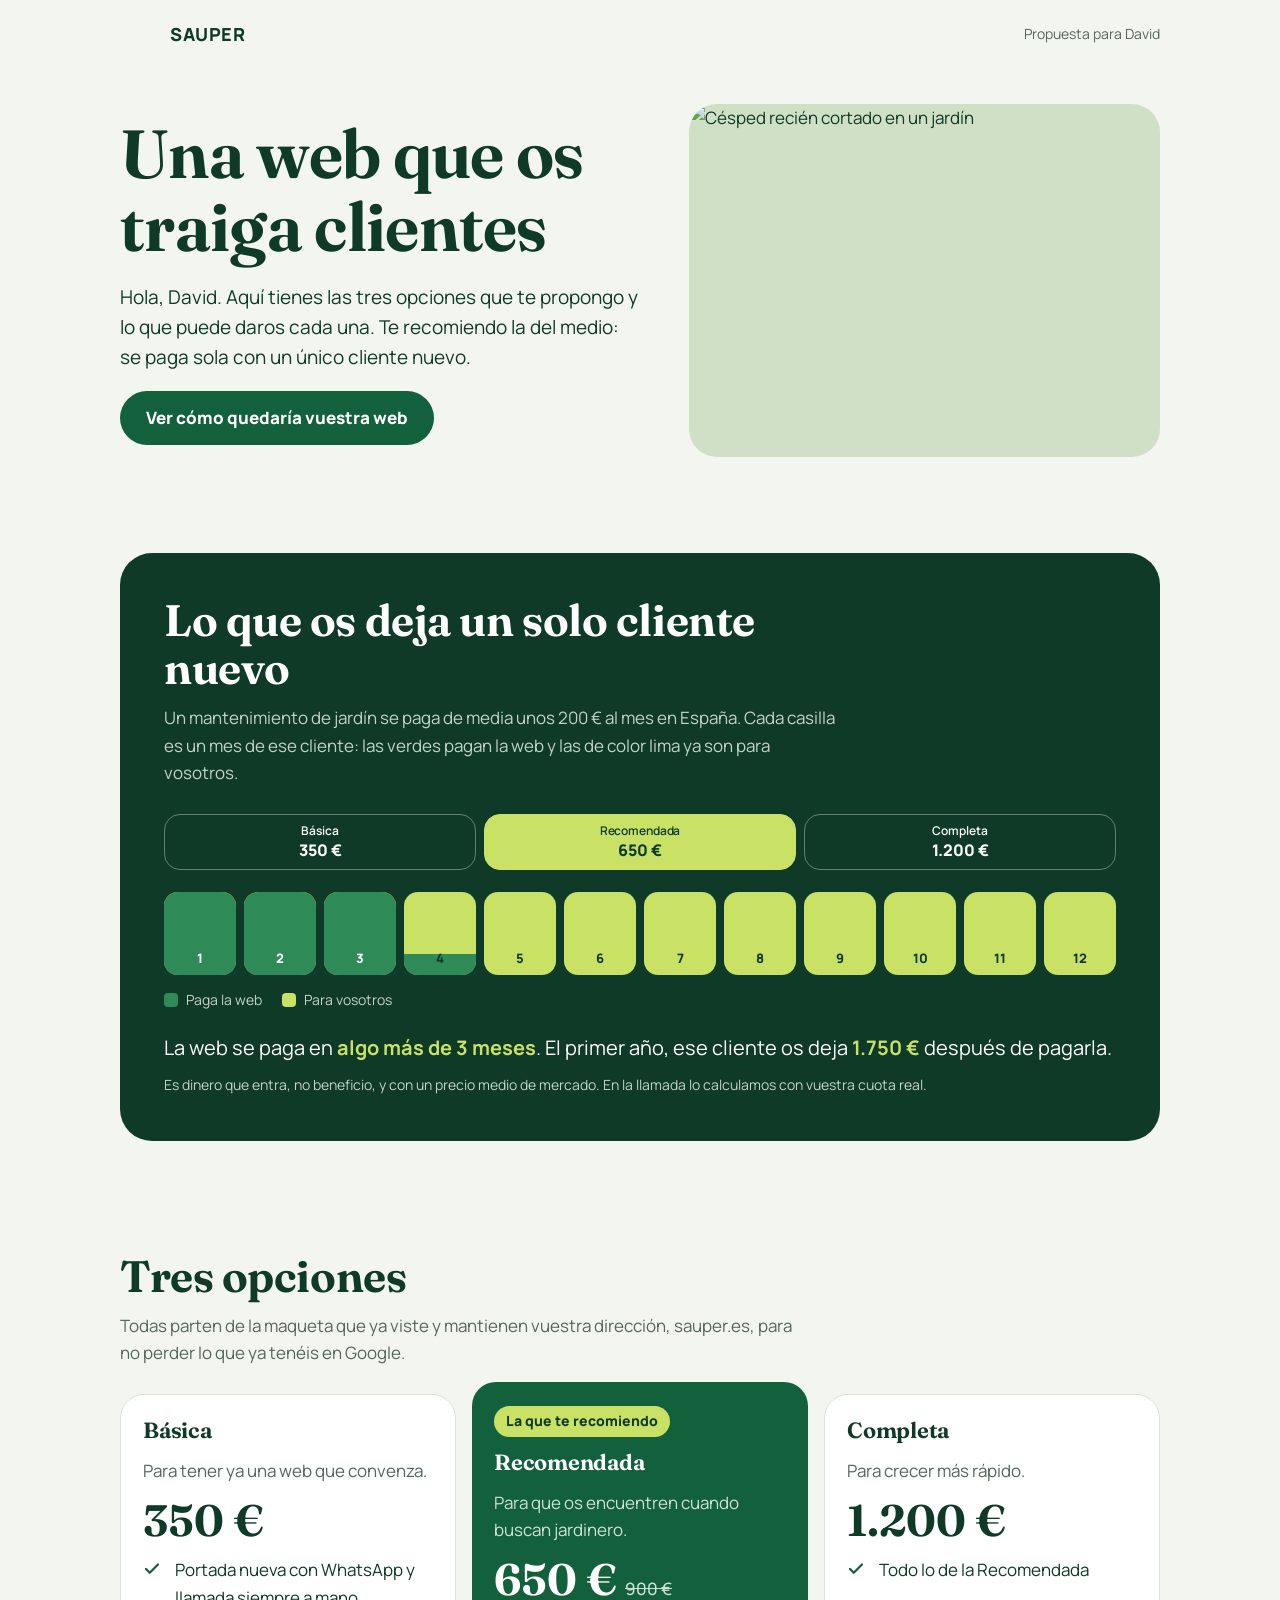
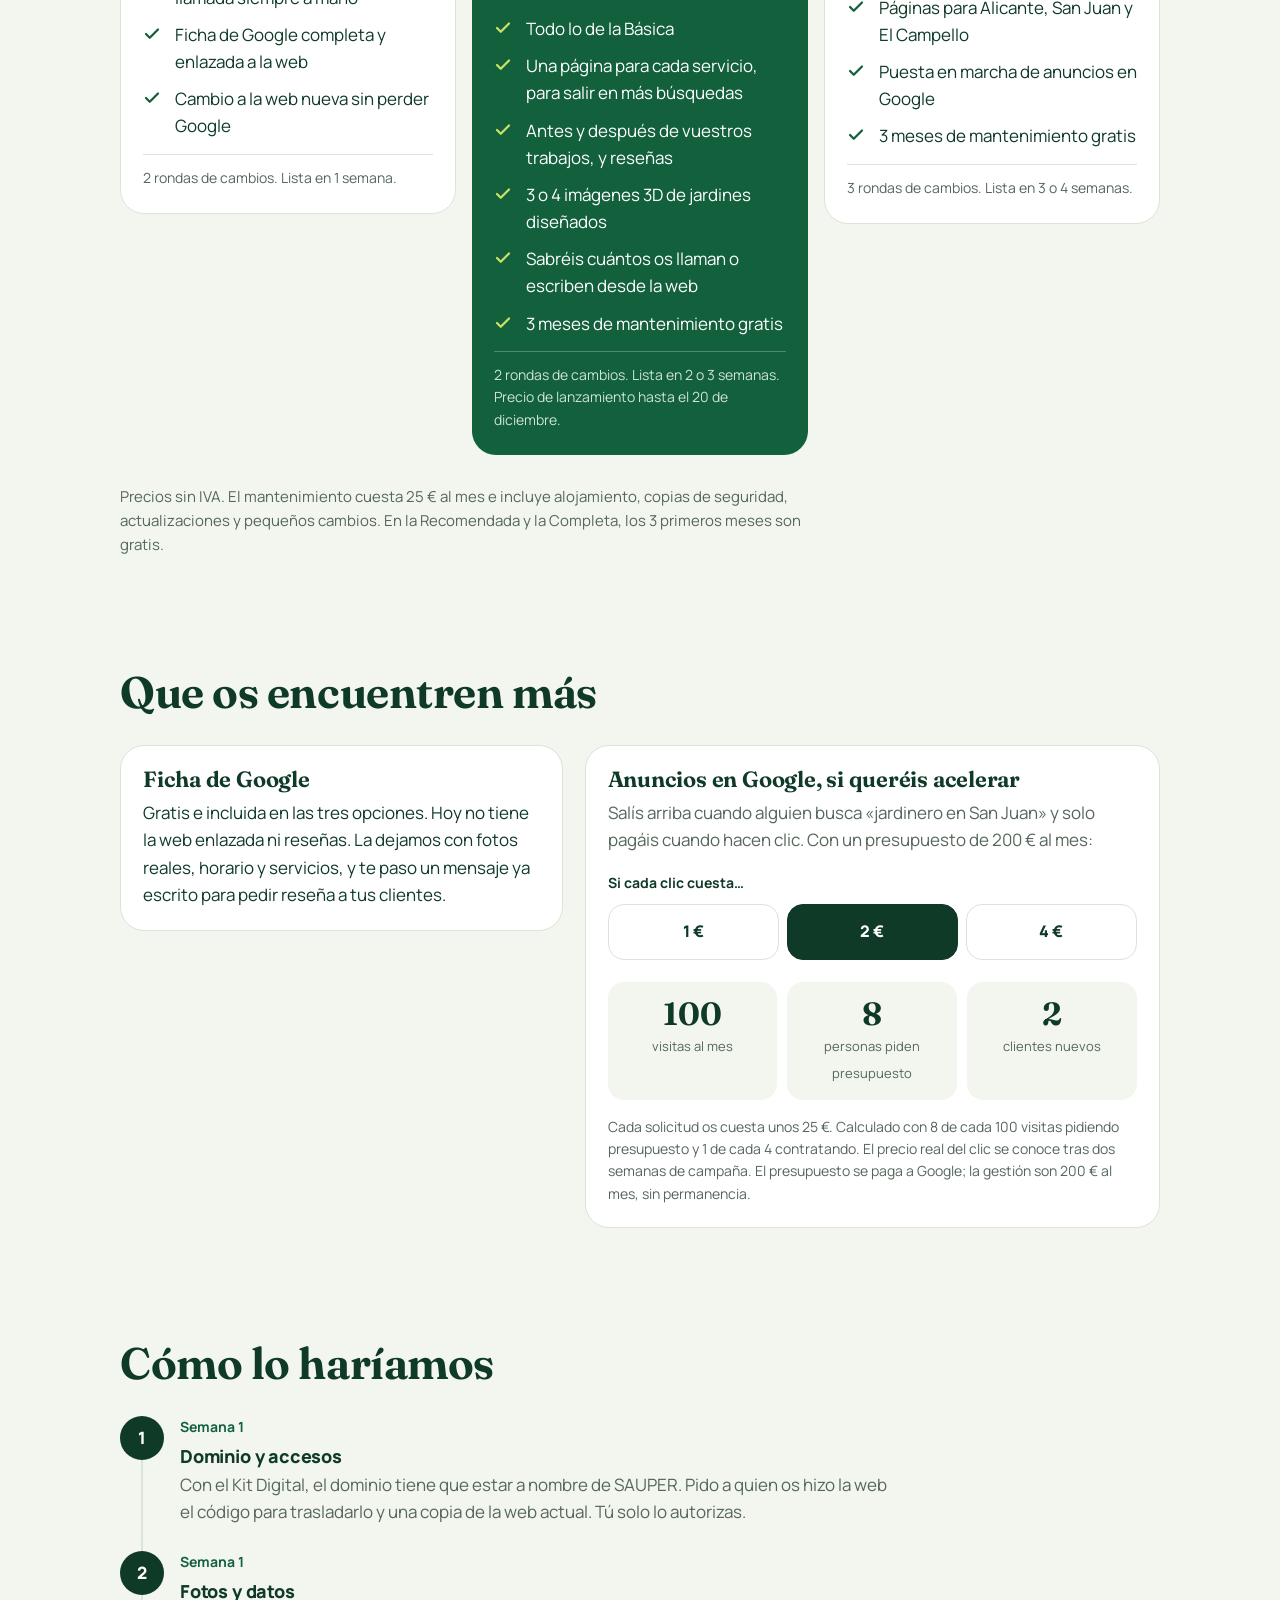
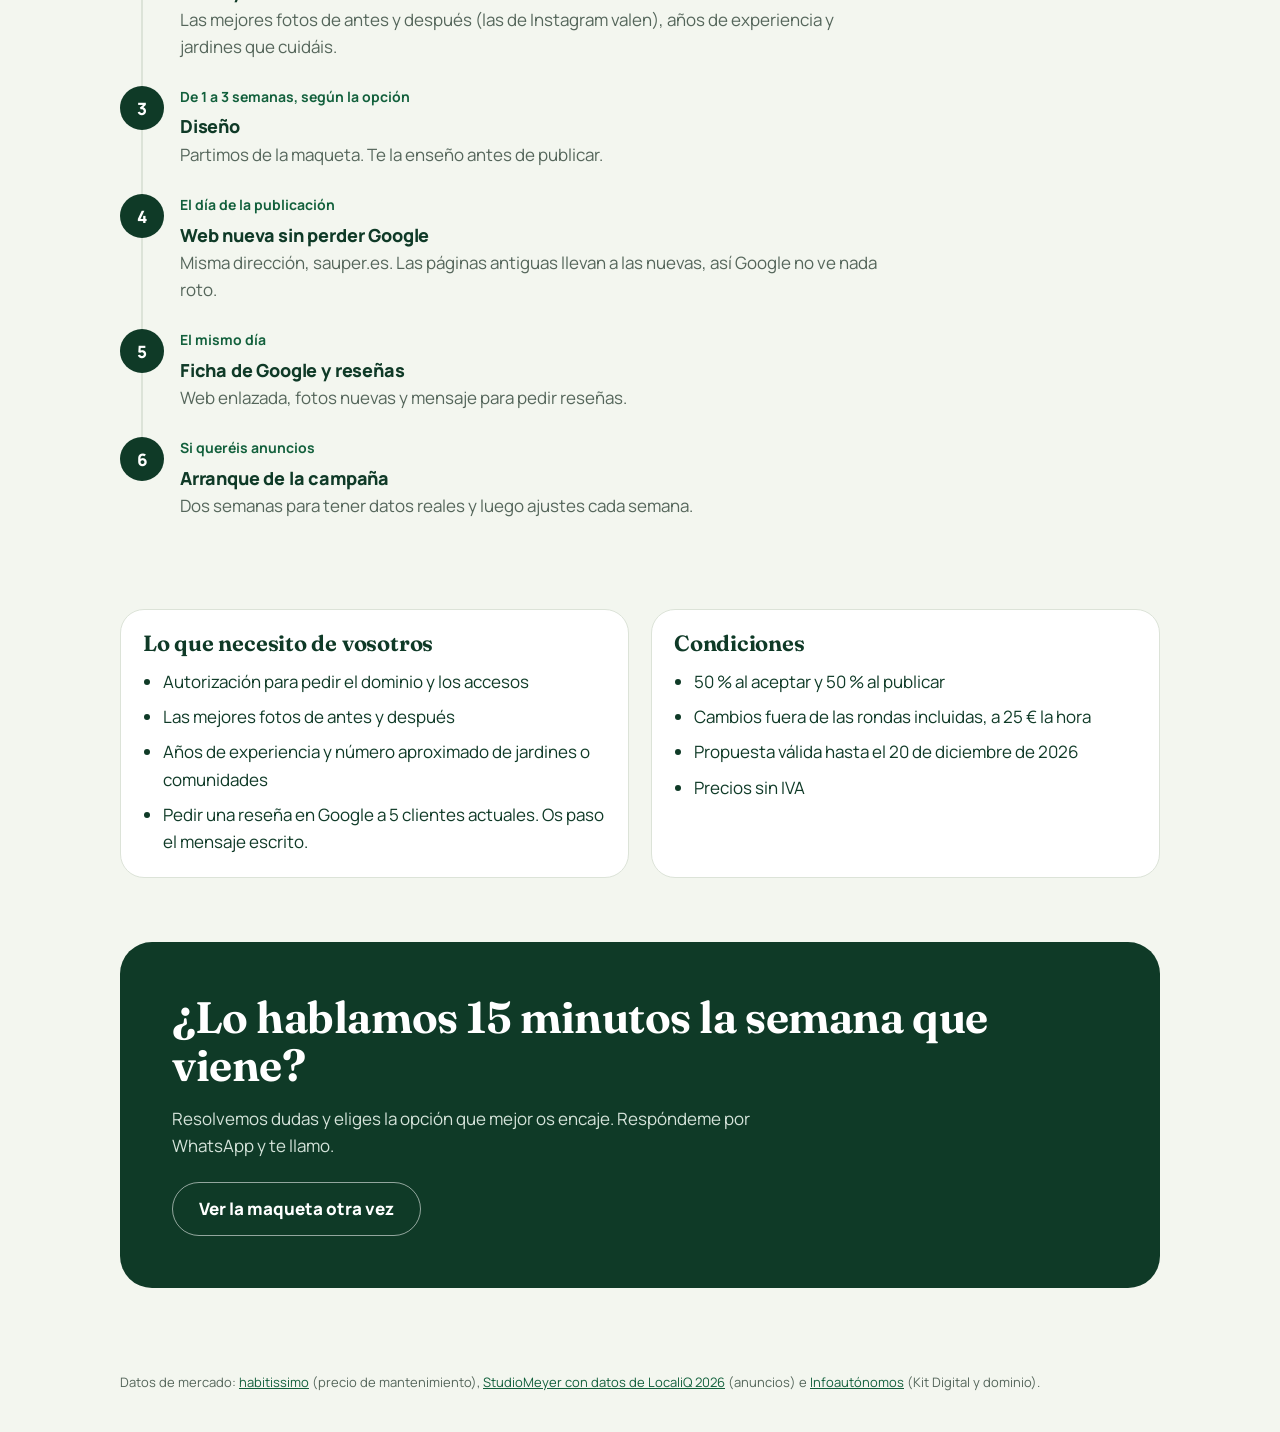
==== commit af2e10b0: "Add files via upload" ====
--- a/propuesta.html
+++ b/propuesta.html
@@ -49,9 +49,9 @@
 .year h2{color:var(--blanco)}
 .year .muted{color:#C3D3C8}
 .pick{display:grid;grid-template-columns:repeat(3,minmax(0,1fr));gap:8px;margin:22px 0}
-.pick button{font-family:inherit;font-size:14px;font-weight:600;min-height:56px;padding:8px 6px;border-radius:16px;border:1.5px solid rgba(255,255,255,.35);background:transparent;color:var(--blanco);cursor:pointer;display:grid;gap:2px;justify-items:center;line-height:1.2}
+.pick button{font-family:inherit;font-size:14px;font-weight:600;min-height:56px;padding:8px 2px;border-radius:16px;border:1.5px solid rgba(255,255,255,.35);background:transparent;color:var(--blanco);cursor:pointer;display:grid;gap:2px;justify-items:center;line-height:1.2}
 .pick button{align-content:center}
-.pick button span{font-size:13px}
+.pick button span{font-size:12px;letter-spacing:-.01em}
 .pick button b{font-size:16px;font-weight:800}
 .pick-label{font-size:14px;font-weight:700;margin:18px 0 -12px}
 .pick button[aria-pressed="true"]{background:var(--lima);border-color:var(--lima);color:var(--pino)}
@@ -126,6 +126,7 @@
   .two{grid-template-columns:1fr 1fr}
   .end{padding:52px}
 }
+@media (max-width:400px){.year{padding:24px 14px}}
 @media (prefers-reduced-motion:reduce){.months li .fill{transition:none}}
 </style>
 </head>
